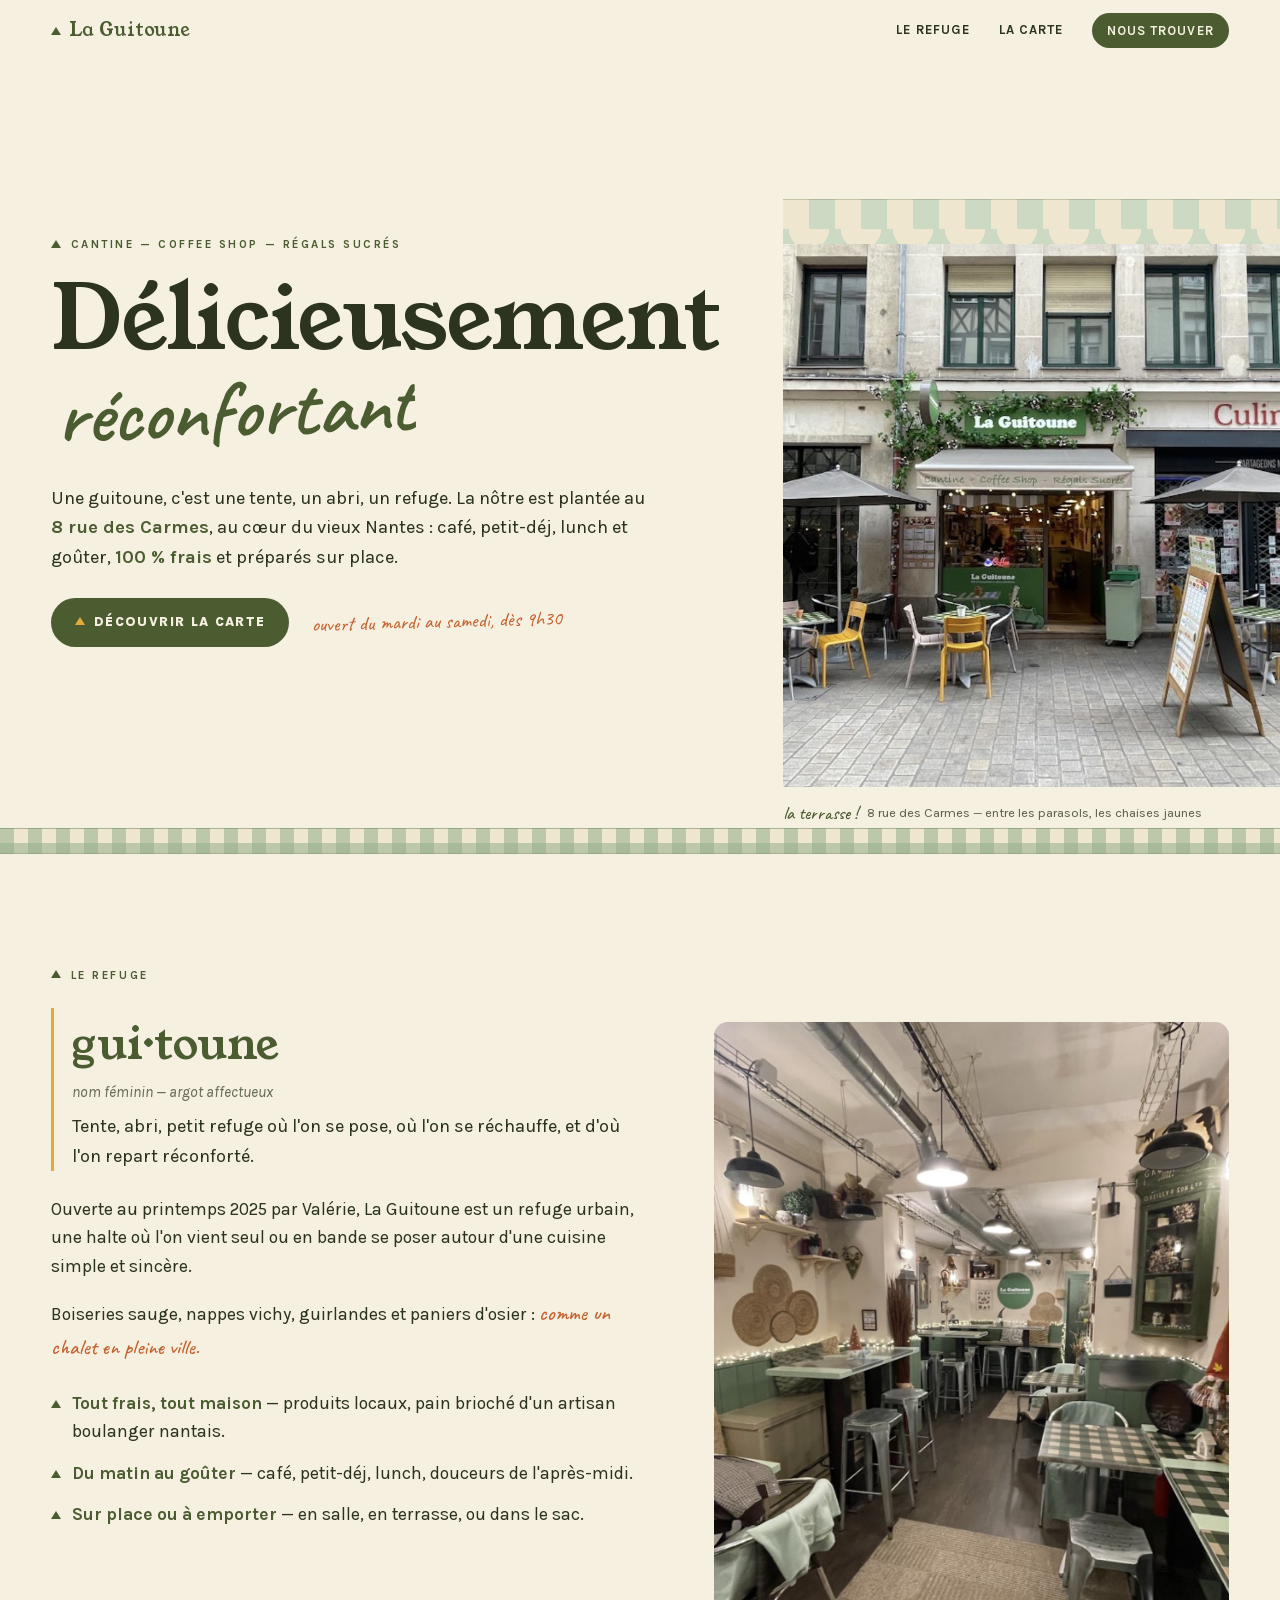
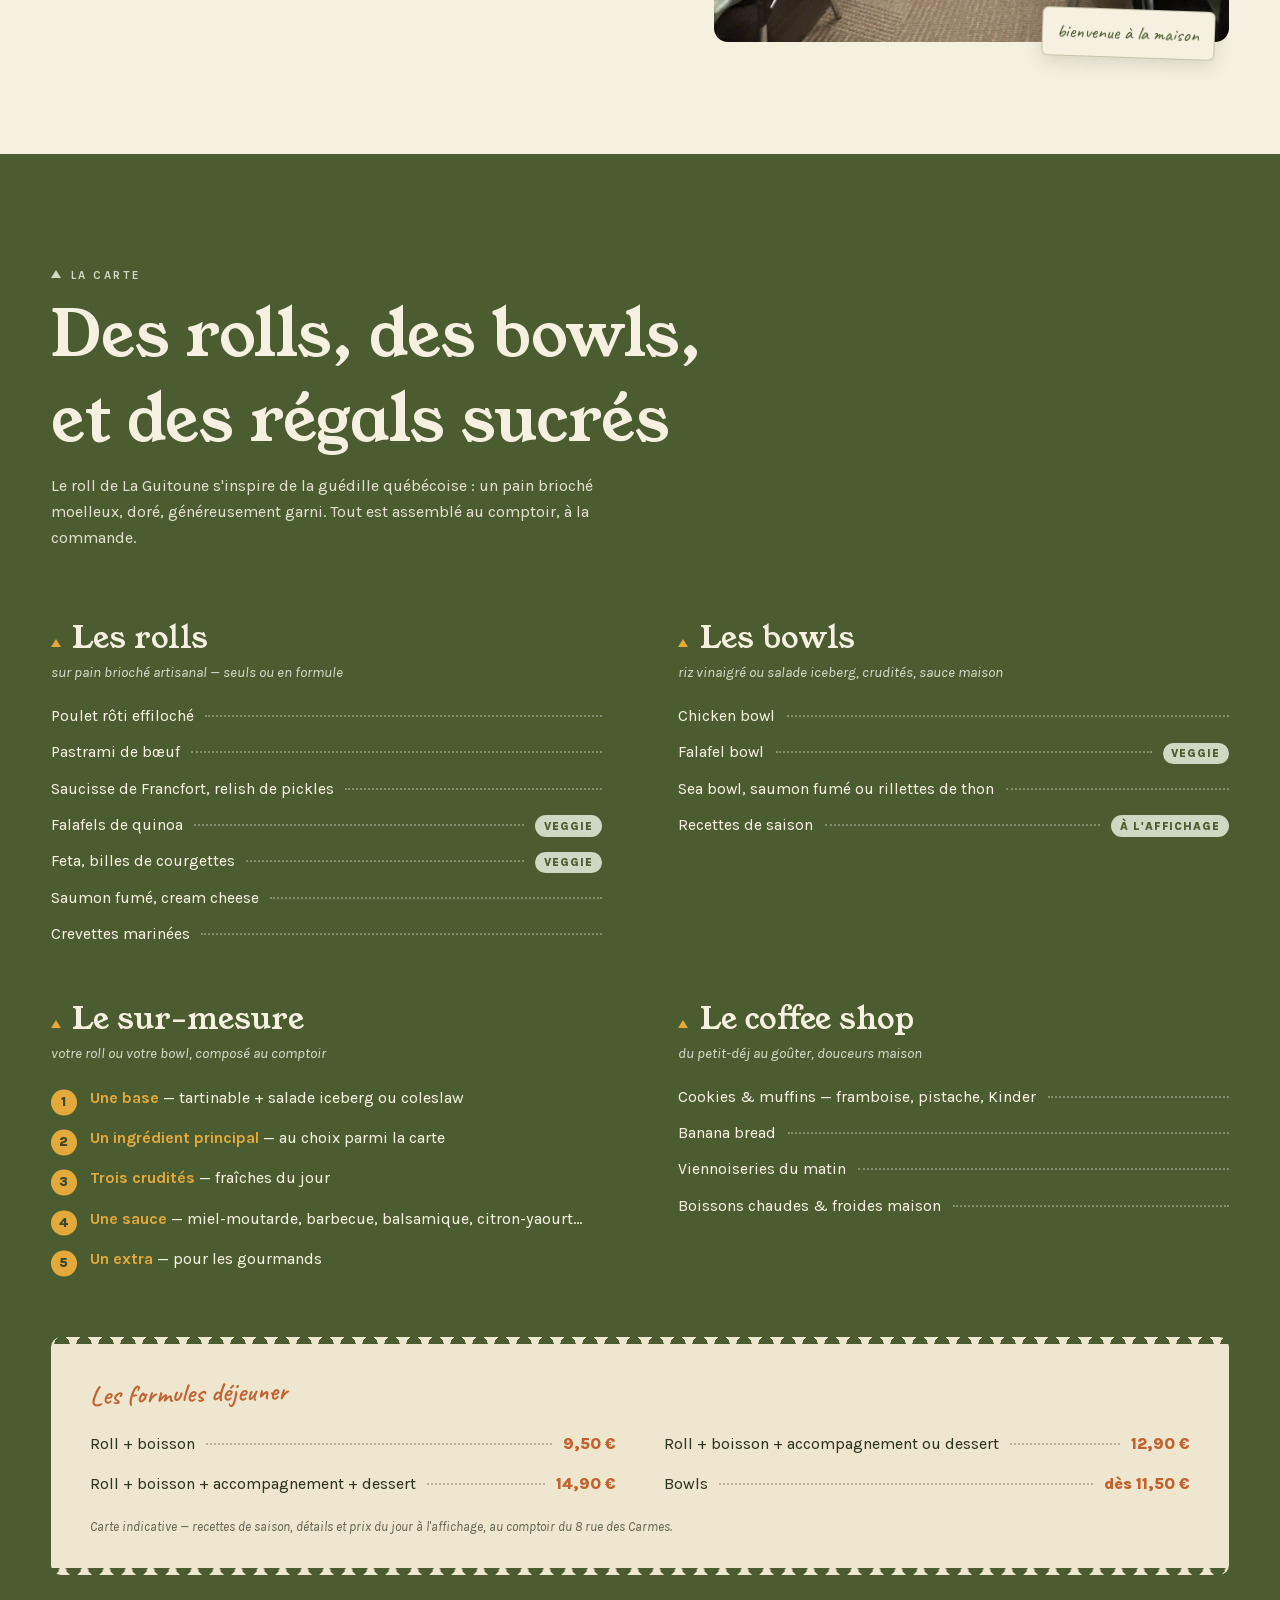
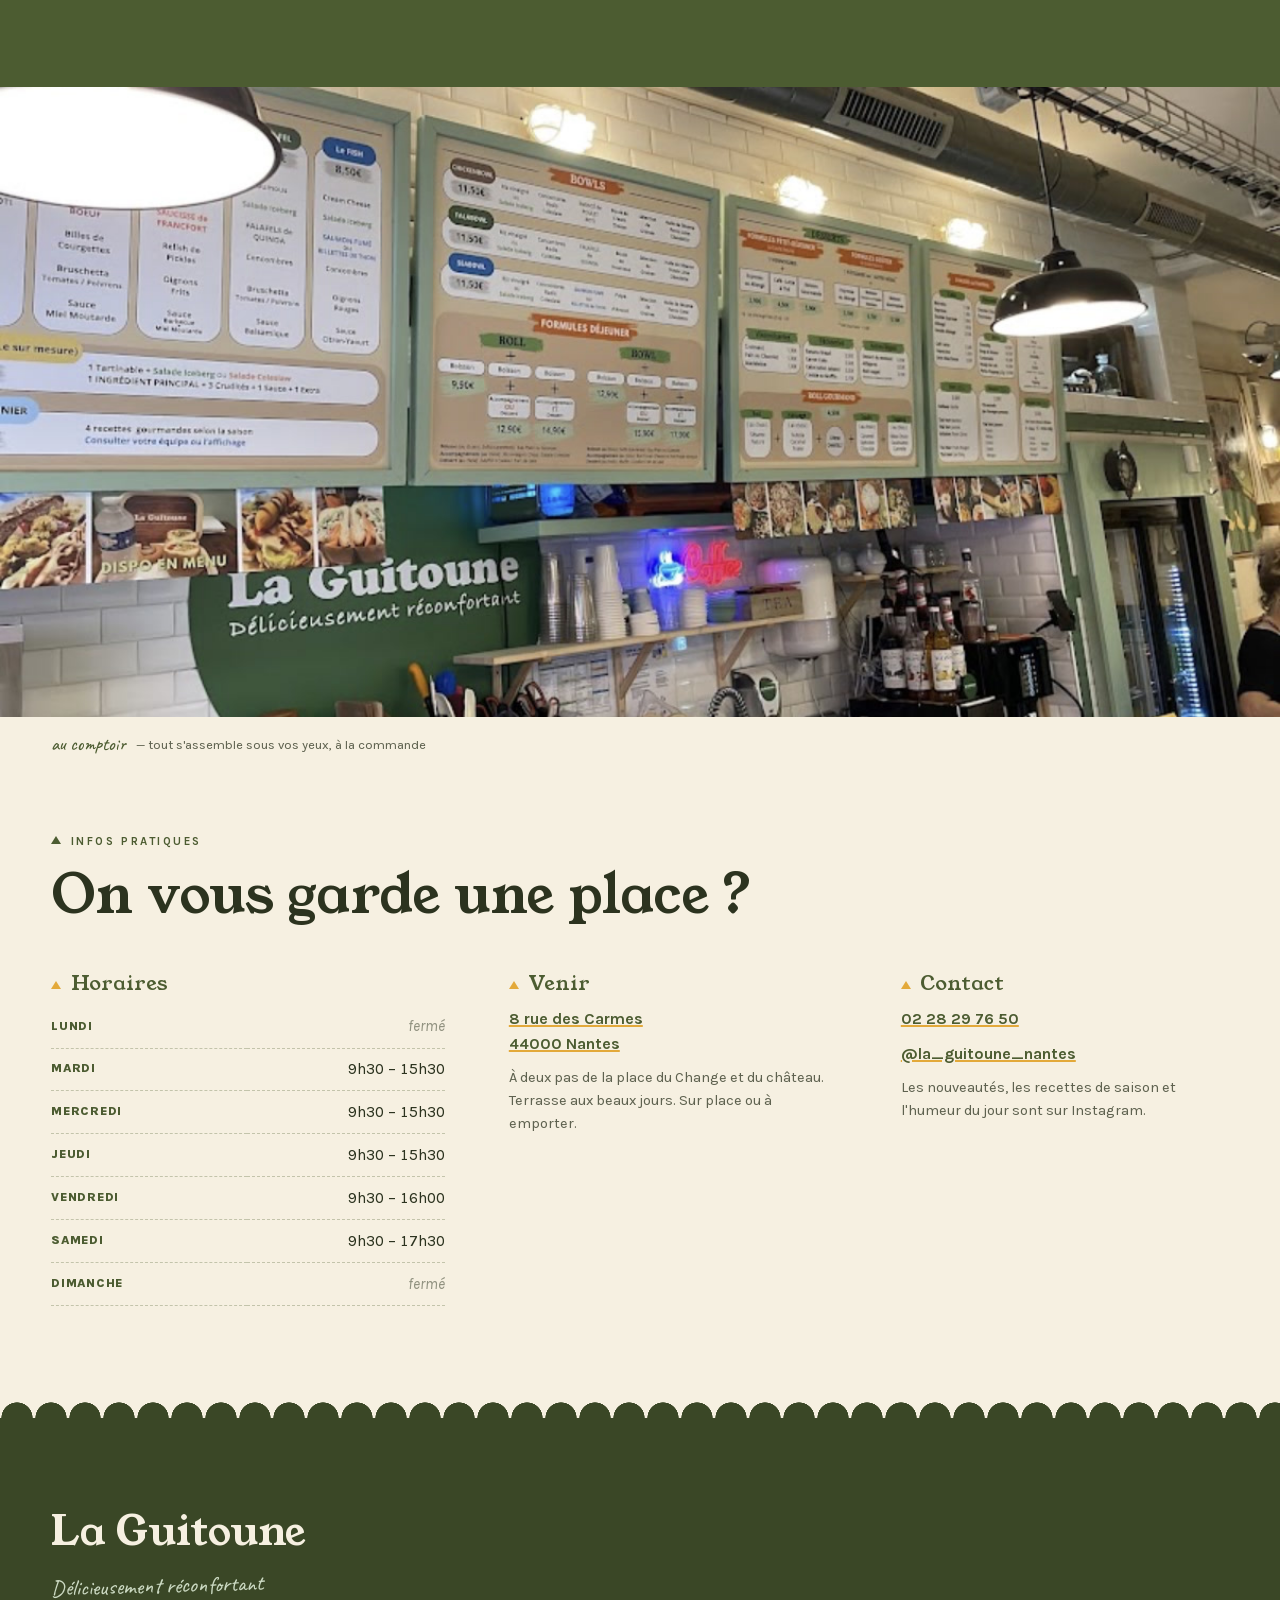
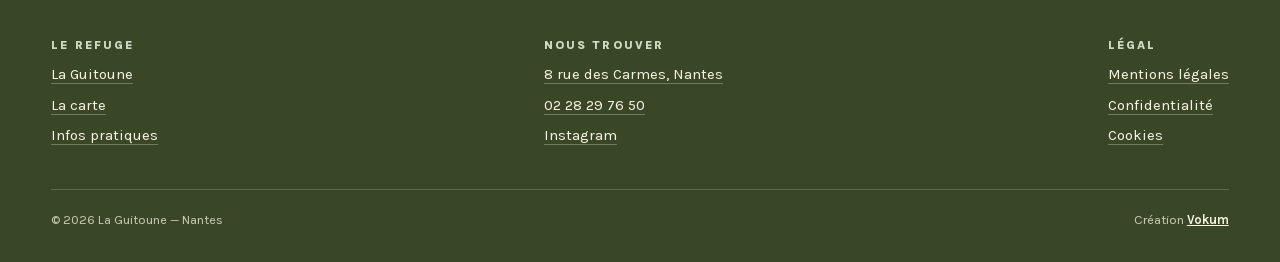
==== index.html @ c3099374 "Site La Guitoune — cantine & coffee shop, Nantes DA « la guitoune » : tente/refuge, olive, sauge, cr" ====
<!DOCTYPE html>
<html lang="fr">
<head>
  <meta charset="UTF-8">
  <meta name="viewport" content="width=device-width, initial-scale=1.0">
  <title>La Guitoune — Cantine &amp; coffee shop, Nantes</title>
  <meta name="description" content="La Guitoune, refuge délicieusement réconfortant au 8 rue des Carmes à Nantes. Café, petit-déjeuner, lunch et goûter : sandwich rolls, bowls, pâtisseries maison, 100 % frais.">
  <meta property="og:title" content="La Guitoune — Délicieusement réconfortant">
  <meta property="og:description" content="Cantine, coffee shop et régals sucrés au cœur de Nantes. 8 rue des Carmes.">
  <meta property="og:type" content="website">
  <meta property="og:image" content="assets/img/facade.jpg">
  <link rel="preload" href="assets/fonts/youngserif.woff2" as="font" type="font/woff2" crossorigin>
  <link rel="preload" href="assets/fonts/caveat.woff2" as="font" type="font/woff2" crossorigin>
  <link rel="stylesheet" href="assets/css/main.css">
  <link rel="stylesheet" href="assets/css/motion.css">
  <link rel="icon" href="data:image/svg+xml,%3Csvg xmlns='http://www.w3.org/2000/svg' viewBox='0 0 100 100'%3E%3Ccircle cx='50' cy='50' r='48' fill='%234C5C31'/%3E%3Cpath d='M50 26 L74 70 H26 Z' fill='none' stroke='%23F6F0E1' stroke-width='6' stroke-linejoin='round'/%3E%3C/svg%3E">
  <script type="module" src="assets/js/app.js"></script>
  <noscript><style>.site-loader { display: none; }</style></noscript>
</head>
<body>

  <!-- Loader : la toile de l'auvent -->
  <div class="site-loader" data-site-loader aria-hidden="true">
    <div class="site-loader__badge">
      <span class="site-loader__name">La Guitoune</span>
      <span class="site-loader__tag">Délicieusement réconfortant</span>
    </div>
  </div>

  <header class="site-header">
    <a class="site-header__brand" href="#haut" aria-label="La Guitoune — retour en haut">
      <span class="tent" aria-hidden="true"></span>
      <span>La Guitoune</span>
    </a>
    <nav class="site-header__nav" aria-label="Navigation principale">
      <a href="#refuge">Le refuge</a>
      <a href="#carte">La carte</a>
      <a href="#infos" class="--pill">Nous trouver</a>
    </nav>
  </header>

  <main id="haut">

    <!-- ============================ HERO ============================ -->
    <section class="hero" data-module-delay>
      <div class="hero__copy">
        <p class="overline" data-reveal>
          <span class="tent" aria-hidden="true"></span>
          Cantine — Coffee shop — Régals sucrés
        </p>
        <h1 class="hero__title">
          <span data-split>Délicieusement</span>
          <span class="--script-line" data-split style="--local-offset: 350ms">réconfortant</span>
        </h1>
        <p class="hero__lede" data-reveal style="--local-offset: 500ms">
          Une guitoune, c'est une tente, un abri, un refuge. La nôtre est plantée
          au <strong>8&nbsp;rue des Carmes</strong>, au cœur du vieux Nantes&nbsp;:
          café, petit-déj, lunch et goûter, <strong>100&nbsp;% frais</strong> et
          préparés sur place.
        </p>
        <div class="hero__actions" data-reveal style="--local-offset: 650ms">
          <a class="btn" href="#carte" aria-label="Découvrir la carte">
            <span class="tent" aria-hidden="true"></span>
            <span aria-hidden="true">Découvrir la carte</span>
          </a>
          <span class="hero__open">ouvert du mardi au samedi, dès 9h30</span>
        </div>
      </div>

      <div class="hero__figure">
        <div class="hero__awning" data-reveal="line" style="--local-offset: 250ms" aria-hidden="true"></div>
        <div class="hero__photo-wrap">
          <div class="hero__photo" data-reveal="clip" style="--local-offset: 400ms">
            <img src="assets/img/facade.jpg" width="1206" height="900"
                 alt="La devanture de La Guitoune rue des Carmes, avec sa terrasse et ses chaises jaunes"
                 fetchpriority="high">
          </div>
        </div>
        <p class="hero__caption" data-reveal style="--local-offset: 700ms">
          <span class="script">la terrasse&nbsp;!</span> 8 rue des Carmes — entre les parasols, les chaises jaunes
        </p>
      </div>
    </section>

    <div class="vichy-band" aria-hidden="true"></div>

    <!-- ============================ REFUGE ============================ -->
    <section class="section refuge" id="refuge" data-module-delay>
      <div class="refuge__grid">
        <div class="refuge__copy">
          <p class="overline" data-reveal>
            <span class="tent" aria-hidden="true"></span>
            Le refuge
          </p>
          <div class="def" data-reveal>
            <p class="def__word">gui·toune</p>
            <p class="def__type">nom féminin — argot affectueux</p>
            <p class="def__meaning">Tente, abri, petit refuge où l'on se pose,
            où l'on se réchauffe, et d'où l'on repart réconforté.</p>
          </div>
          <div class="refuge__body" data-reveal>
            <p>Ouverte au printemps 2025 par Valérie, La Guitoune est un refuge
            urbain, une halte où l'on vient seul ou en bande se poser autour
            d'une cuisine simple et sincère.</p>
            <p>Boiseries sauge, nappes vichy, guirlandes et paniers d'osier&nbsp;:
            <span class="script">comme un chalet en pleine ville.</span></p>
            <ul class="refuge__points">
              <li><span class="tent" aria-hidden="true"></span><span><strong>Tout frais, tout maison</strong> — produits locaux, pain brioché d'un artisan boulanger nantais.</span></li>
              <li><span class="tent" aria-hidden="true"></span><span><strong>Du matin au goûter</strong> — café, petit-déj, lunch, douceurs de l'après-midi.</span></li>
              <li><span class="tent" aria-hidden="true"></span><span><strong>Sur place ou à emporter</strong> — en salle, en terrasse, ou dans le sac.</span></li>
            </ul>
          </div>
        </div>
        <div class="refuge__figure">
          <div class="refuge__photo" data-reveal="clip">
            <img src="assets/img/salle.jpg" width="1206" height="1450" loading="lazy"
                 alt="La salle de La Guitoune : banquettes sauge, tables vichy, tabourets métal et suspensions noires">
          </div>
          <p class="refuge__note" data-reveal>bienvenue à la maison</p>
        </div>
      </div>
    </section>

    <!-- ============================ CARTE ============================ -->
    <section class="section carte" id="carte" data-module-delay>
      <div class="carte__head">
        <p class="overline" data-reveal>
          <span class="tent" aria-hidden="true"></span>
          La carte
        </p>
        <h2 class="carte__title" data-split>Des rolls, des bowls,</h2>
        <h2 class="carte__title" data-split style="--local-offset: 300ms"><span class="script">et des régals sucrés</span></h2>
        <p class="carte__lede" data-reveal style="--local-offset: 450ms">
          Le roll de La Guitoune s'inspire de la guédille québécoise&nbsp;: un pain
          brioché moelleux, doré, généreusement garni. Tout est assemblé au
          comptoir, à la commande.
        </p>
      </div>

      <div class="carte__groups">
        <div class="carte-group" data-reveal>
          <h3 class="carte-group__name"><span class="tent" aria-hidden="true"></span>Les rolls</h3>
          <p class="carte-group__sub">sur pain brioché artisanal — seuls ou en formule</p>
          <ul class="carte-group__items">
            <li>Poulet rôti effiloché <span class="dots" aria-hidden="true"></span></li>
            <li>Pastrami de bœuf <span class="dots" aria-hidden="true"></span></li>
            <li>Saucisse de Francfort, relish de pickles <span class="dots" aria-hidden="true"></span></li>
            <li>Falafels de quinoa <span class="dots" aria-hidden="true"></span><span class="tag">veggie</span></li>
            <li>Feta, billes de courgettes <span class="dots" aria-hidden="true"></span><span class="tag">veggie</span></li>
            <li>Saumon fumé, cream cheese <span class="dots" aria-hidden="true"></span></li>
            <li>Crevettes marinées <span class="dots" aria-hidden="true"></span></li>
          </ul>
        </div>

        <div class="carte-group" data-reveal>
          <h3 class="carte-group__name"><span class="tent" aria-hidden="true"></span>Les bowls</h3>
          <p class="carte-group__sub">riz vinaigré ou salade iceberg, crudités, sauce maison</p>
          <ul class="carte-group__items">
            <li>Chicken bowl <span class="dots" aria-hidden="true"></span></li>
            <li>Falafel bowl <span class="dots" aria-hidden="true"></span><span class="tag">veggie</span></li>
            <li>Sea bowl, saumon fumé ou rillettes de thon <span class="dots" aria-hidden="true"></span></li>
            <li>Recettes de saison <span class="dots" aria-hidden="true"></span><span class="tag">à l'affichage</span></li>
          </ul>
        </div>

        <div class="carte-group" data-reveal>
          <h3 class="carte-group__name"><span class="tent" aria-hidden="true"></span>Le sur-mesure</h3>
          <p class="carte-group__sub">votre roll ou votre bowl, composé au comptoir</p>
          <ol class="steps">
            <li><span><strong>Une base</strong> — tartinable + salade iceberg ou coleslaw</span></li>
            <li><span><strong>Un ingrédient principal</strong> — au choix parmi la carte</span></li>
            <li><span><strong>Trois crudités</strong> — fraîches du jour</span></li>
            <li><span><strong>Une sauce</strong> — miel-moutarde, barbecue, balsamique, citron-yaourt…</span></li>
            <li><span><strong>Un extra</strong> — pour les gourmands</span></li>
          </ol>
        </div>

        <div class="carte-group" data-reveal>
          <h3 class="carte-group__name"><span class="tent" aria-hidden="true"></span>Le coffee shop</h3>
          <p class="carte-group__sub">du petit-déj au goûter, douceurs maison</p>
          <ul class="carte-group__items">
            <li>Cookies &amp; muffins — framboise, pistache, Kinder <span class="dots" aria-hidden="true"></span></li>
            <li>Banana bread <span class="dots" aria-hidden="true"></span></li>
            <li>Viennoiseries du matin <span class="dots" aria-hidden="true"></span></li>
            <li>Boissons chaudes &amp; froides maison <span class="dots" aria-hidden="true"></span></li>
          </ul>
        </div>
      </div>

      <div class="formules" data-reveal>
        <p class="formules__title">Les formules déjeuner</p>
        <ul class="formules__list">
          <li>Roll + boisson <span class="dots" aria-hidden="true"></span><span class="price">9,50&nbsp;€</span></li>
          <li>Roll + boisson + accompagnement ou dessert <span class="dots" aria-hidden="true"></span><span class="price">12,90&nbsp;€</span></li>
          <li>Roll + boisson + accompagnement + dessert <span class="dots" aria-hidden="true"></span><span class="price">14,90&nbsp;€</span></li>
          <li>Bowls <span class="dots" aria-hidden="true"></span><span class="price">dès 11,50&nbsp;€</span></li>
        </ul>
        <p class="formules__note">Carte indicative — recettes de saison, détails et prix du jour à l'affichage,
        au comptoir du 8 rue des Carmes.</p>
      </div>
    </section>

    <!-- ============================ COMPTOIR ============================ -->
    <section class="comptoir" data-module-delay>
      <div class="comptoir__photo" data-reveal="clip">
        <img src="assets/img/comptoir.jpg" width="1206" height="670" loading="lazy"
             alt="Le comptoir de La Guitoune : carrelage métro, grandes ardoises du menu et logo peint en vert">
      </div>
      <p class="comptoir__caption" data-reveal>
        <span class="script">au comptoir</span> — tout s'assemble sous vos yeux, à la commande
      </p>
    </section>

    <!-- ============================ INFOS ============================ -->
    <section class="section infos" id="infos" data-module-delay>
      <p class="overline" data-reveal>
        <span class="tent" aria-hidden="true"></span>
        Infos pratiques
      </p>
      <h2 class="infos__title" data-split>On vous garde <span class="script">une place&nbsp;?</span></h2>

      <div class="infos__grid">
        <div class="infos__block" data-reveal>
          <h3><span class="tent" aria-hidden="true"></span>Horaires</h3>
          <table class="horaires">
            <tbody>
              <tr class="--closed"><th scope="row">Lundi</th><td>fermé</td></tr>
              <tr><th scope="row">Mardi</th><td>9h30 – 15h30</td></tr>
              <tr><th scope="row">Mercredi</th><td>9h30 – 15h30</td></tr>
              <tr><th scope="row">Jeudi</th><td>9h30 – 15h30</td></tr>
              <tr><th scope="row">Vendredi</th><td>9h30 – 16h00</td></tr>
              <tr><th scope="row">Samedi</th><td>9h30 – 17h30</td></tr>
              <tr class="--closed"><th scope="row">Dimanche</th><td>fermé</td></tr>
            </tbody>
          </table>
        </div>

        <div class="infos__block" data-reveal>
          <h3><span class="tent" aria-hidden="true"></span>Venir</h3>
          <p>
            <a href="https://maps.google.com/?q=La+Guitoune+8+rue+des+Carmes+44000+Nantes" target="_blank" rel="noopener">
              8 rue des Carmes<br>44000 Nantes
            </a>
          </p>
          <p class="infos__meta">À deux pas de la place du Change et du château.
          Terrasse aux beaux jours. Sur place ou à emporter.</p>
        </div>

        <div class="infos__block" data-reveal>
          <h3><span class="tent" aria-hidden="true"></span>Contact</h3>
          <p><a href="tel:+33228297650">02 28 29 76 50</a></p>
          <p style="margin-top: 0.6rem">
            <a href="https://www.instagram.com/la_guitoune_nantes/" target="_blank" rel="noopener">@la_guitoune_nantes</a>
          </p>
          <p class="infos__meta">Les nouveautés, les recettes de saison et
          l'humeur du jour sont sur Instagram.</p>
        </div>
      </div>
    </section>
  </main>

  <!-- ============================ FOOTER ============================ -->
  <footer class="site-footer">
    <p class="site-footer__brand">La Guitoune</p>
    <p class="site-footer__tag">Délicieusement réconfortant</p>

    <div class="site-footer__cols">
      <div>
        <h3>Le refuge</h3>
        <ul>
          <li><a href="#refuge">La Guitoune</a></li>
          <li><a href="#carte">La carte</a></li>
          <li><a href="#infos">Infos pratiques</a></li>
        </ul>
      </div>
      <div>
        <h3>Nous trouver</h3>
        <ul>
          <li><a href="https://maps.google.com/?q=La+Guitoune+8+rue+des+Carmes+44000+Nantes" target="_blank" rel="noopener">8 rue des Carmes, Nantes</a></li>
          <li><a href="tel:+33228297650">02 28 29 76 50</a></li>
          <li><a href="https://www.instagram.com/la_guitoune_nantes/" target="_blank" rel="noopener">Instagram</a></li>
        </ul>
      </div>
      <div>
        <h3>Légal</h3>
        <ul>
          <li><a href="mentions-legales.html">Mentions légales</a></li>
          <li><a href="mentions-legales.html#confidentialite">Confidentialité</a></li>
          <li><a href="mentions-legales.html#cookies">Cookies</a></li>
        </ul>
      </div>
    </div>

    <div class="site-footer__legal">
      <span>© 2026 La Guitoune — Nantes</span>
      <span class="vokum">Création <a href="https://vokumagency.com" target="_blank" rel="noopener">Vokum</a></span>
    </div>
  </footer>

</body>
</html>
---- assets/css/main.css ----
/* =========================================================================
   LA GUITOUNE — Nantes
   DA « La guitoune » : la tente, le refuge. Olive du logo, sauge des
   boiseries, crème de la toile, jaune des chaises de terrasse, orange des
   ardoises. Vichy des nappes, feston de l'auvent, triangle de tente.
   Typo : Young Serif (titres), Caveat (script), Karla (courant).
   ========================================================================= */

/* ---- fontes ------------------------------------------------------------- */

@font-face {
  font-family: "Young Serif";
  src: url("../fonts/youngserif.woff2") format("woff2");
  font-weight: 400;
  font-display: swap;
}
@font-face {
  font-family: "Caveat";
  src: url("../fonts/caveat.woff2") format("woff2");
  font-weight: 400 700;
  font-display: swap;
}
@font-face {
  font-family: "Karla";
  src: url("../fonts/karla.woff2") format("woff2");
  font-weight: 300 800;
  font-display: swap;
}
@font-face {
  font-family: "Karla";
  src: url("../fonts/karla-italic.woff2") format("woff2");
  font-weight: 300 800;
  font-style: italic;
  font-display: swap;
}

/* ---- tokens ------------------------------------------------------------- */

:root {
  --creme:      #F6F0E1;
  --papier:     #EFE6CF;
  --olive:      #4C5C31;
  --olive-deep: #3A4726;
  --sauge:      #94AE8B;
  --sauge-pale: #CCDAC3;
  --encre:      #2C331F;
  --jaune:      #E3A93A;
  --orange:     #C2622F;

  --r-photo: 14px;

  --font-serif:  "Young Serif", "Georgia", serif;
  --font-script: "Caveat", cursive;
  --font-sans:   "Karla", "Helvetica Neue", sans-serif;

  --pad-x: clamp(1.25rem, 4vw, 4rem);
  --measure: 34em;

  /* vichy des nappes — sauge sur crème */
  --vichy:
    repeating-linear-gradient(0deg,  rgba(148, 174, 139, 0.55) 0 14px, transparent 14px 28px),
    repeating-linear-gradient(90deg, rgba(148, 174, 139, 0.55) 0 14px, transparent 14px 28px);
}

/* ---- base --------------------------------------------------------------- */

*, *::before, *::after { box-sizing: border-box; }

html {
  scroll-behavior: smooth;
  -webkit-text-size-adjust: 100%;
}

body {
  margin: 0;
  background: var(--creme);
  color: var(--encre);
  font-family: var(--font-sans);
  font-size: 1rem;
  line-height: 1.6;
  font-weight: 430;
}

img {
  max-width: 100%;
  height: auto;
  display: block;
}

h1, h2, h3 {
  font-family: var(--font-serif);
  font-weight: 400;
  line-height: 1.08;
  margin: 0;
}

p { margin: 0; }

a { color: inherit; }

.script { font-family: var(--font-script); font-weight: 500; }

/* triangle de tente — leur pictogramme, en pur CSS (bordures) */
.tent {
  display: inline-block;
  width: 0;
  height: 0;
  border-left: 5px solid transparent;
  border-right: 5px solid transparent;
  border-bottom: 8px solid currentColor;
  translate: 0 -1px;
}

.overline {
  display: flex;
  align-items: center;
  gap: 0.6rem;
  font-size: 0.72rem;
  font-weight: 700;
  letter-spacing: 0.22em;
  text-transform: uppercase;
  color: var(--olive);
}

/* bande vichy — la nappe qui sépare les services */
.vichy-band {
  height: 26px;
  background: var(--papier);
  background-image: var(--vichy);
  background-size: 28px 28px;
  border-top: 1px solid rgba(76, 92, 49, 0.18);
  border-bottom: 1px solid rgba(76, 92, 49, 0.18);
}

/* ---- header ------------------------------------------------------------- */

.site-header {
  position: fixed;
  top: 0;
  left: 0;
  right: 0;
  z-index: 50;
  display: flex;
  align-items: center;
  justify-content: space-between;
  gap: 1rem;
  padding: 0.8rem var(--pad-x);
  transition: background-color var(--dur-fast) linear, box-shadow var(--dur-fast) linear;
}
.site-header.is-scrolled {
  background: rgba(246, 240, 225, 0.94);
  box-shadow: 0 1px 0 rgba(76, 92, 49, 0.18);
}

.site-header__brand {
  font-family: var(--font-serif);
  font-size: 1.15rem;
  color: var(--olive);
  text-decoration: none;
  display: flex;
  align-items: baseline;
  gap: 0.5rem;
}
.site-header__brand .tent { color: var(--olive); }

.site-header__nav {
  display: flex;
  align-items: center;
  gap: clamp(0.9rem, 2.5vw, 1.8rem);
  font-size: 0.82rem;
  font-weight: 700;
  letter-spacing: 0.08em;
  text-transform: uppercase;
}
.site-header__nav a {
  text-decoration: none;
  color: var(--encre);
  padding: 0.2rem 0;
  border-bottom: 2px solid transparent;
  transition: border-color var(--dur-fast) linear, color var(--dur-fast) linear;
}
.site-header__nav a:hover,
.site-header__nav a:focus-visible {
  color: var(--olive);
  border-color: var(--jaune);
}
.site-header__nav a.--pill {
  background: var(--olive);
  color: var(--creme);
  border: none;
  border-radius: 999px;
  padding: 0.45rem 0.95rem;
  transition: background-color var(--dur-fast) linear;
}
.site-header__nav a.--pill:hover,
.site-header__nav a.--pill:focus-visible {
  background: var(--olive-deep);
}

@media (max-width: 640px) {
  .site-header__nav a:not(.--pill) { display: none; }
}

/* ---- hero --------------------------------------------------------------- */

.hero {
  padding: calc(4.5rem + 4vh) var(--pad-x) 0;
  display: flex;
  flex-direction: column;
  gap: 2.2rem;
}

.hero__title {
  font-size: clamp(2.6rem, 9.5vw, 5.6rem);
  letter-spacing: -0.01em;
  color: var(--encre);
  margin-top: 1.1rem;
}
.hero__title .--script-line {
  display: block;
  font-family: var(--font-script);
  font-weight: 600;
  font-size: 0.92em;
  color: var(--olive);
  rotate: -2deg;
  transform-origin: left bottom;
  margin-top: 0.05em;
  padding-left: 0.08em;
}

.hero__lede {
  max-width: var(--measure);
  font-size: clamp(1rem, 2.6vw, 1.15rem);
  margin-top: 1.4rem;
}
.hero__lede strong { color: var(--olive); font-weight: 700; }

.hero__actions {
  display: flex;
  flex-wrap: wrap;
  align-items: center;
  gap: 0.9rem 1.4rem;
  margin-top: 1.6rem;
}

.btn {
  display: inline-flex;
  align-items: center;
  gap: 0.55rem;
  font-family: var(--font-sans);
  font-size: 0.85rem;
  font-weight: 800;
  letter-spacing: 0.1em;
  text-transform: uppercase;
  text-decoration: none;
  background: var(--olive);
  color: var(--creme);
  border-radius: 999px;
  padding: 0.85rem 1.5rem;
  transition: background-color var(--dur-fast) linear, translate var(--dur-fast) var(--ease-out);
}
.btn:hover, .btn:focus-visible { background: var(--olive-deep); translate: 0 -2px; }
.btn .tent { color: var(--jaune); }

.link-arrow {
  font-size: 0.85rem;
  font-weight: 800;
  letter-spacing: 0.1em;
  text-transform: uppercase;
  text-decoration: none;
  color: var(--encre);
  border-bottom: 2px solid var(--jaune);
  padding-bottom: 0.2rem;
  transition: color var(--dur-fast) linear;
}
.link-arrow:hover, .link-arrow:focus-visible { color: var(--olive); }

.hero__open {
  font-family: var(--font-script);
  font-size: 1.25rem;
  color: var(--orange);
  rotate: -1.5deg;
}

/* la photo sous l'auvent */
.hero__figure {
  margin: 1rem calc(var(--pad-x) * -1) 0;
  position: relative;
}
.hero__awning {
  position: relative;
  z-index: 2;
  height: 30px;
  background: repeating-linear-gradient(90deg, var(--papier) 0 26px, var(--sauge-pale) 26px 52px);
  border-top: 1px solid rgba(76, 92, 49, 0.25);
}
.hero__awning::after {
  content: "";
  position: absolute;
  top: 100%;
  left: 0;
  right: 0;
  height: 15px;
  background:
    radial-gradient(circle at 50% 0, var(--papier) 66%, transparent 68%) 0 0 / 52px 15px repeat-x,
    radial-gradient(circle at 50% 0, var(--sauge-pale) 66%, transparent 68%) 26px 0 / 52px 15px repeat-x;
}
.hero__photo img { width: 100%; }
.hero__caption {
  display: flex;
  align-items: center;
  gap: 0.6rem;
  padding: 0.7rem var(--pad-x) 0;
  font-size: 0.8rem;
  color: rgba(44, 51, 31, 0.75);
}
.hero__caption .script { font-size: 1.15rem; color: var(--olive); white-space: nowrap; }

@media (min-width: 900px) {
  .hero {
    flex-direction: row;
    align-items: stretch;
    gap: clamp(2rem, 5vw, 5rem);
    padding-bottom: 0;
    min-height: 92svh;
  }
  .hero__copy {
    flex: 1 1 52%;
    display: flex;
    flex-direction: column;
    justify-content: center;
    padding-bottom: 6vh;
  }
  .hero__figure {
    flex: 1 1 48%;
    margin: 0 calc(var(--pad-x) * -1) 0 0;
    display: flex;
    flex-direction: column;
    justify-content: flex-end;
  }
  .hero__photo { border-radius: var(--r-photo) 0 0 0; overflow: hidden; }
  .hero__photo img { height: min(62vh, 560px); object-fit: cover; }
  .hero__caption { padding-left: 0; }
}

/* ---- section refuge ------------------------------------------------------ */

.section {
  padding: clamp(3.5rem, 9vw, 7rem) var(--pad-x);
}

.refuge__grid {
  display: flex;
  flex-direction: column;
  gap: 2.4rem;
}

.refuge__copy {
  display: grid;
  gap: 1.5rem;
  align-content: start;
  justify-items: start;
}

.def {
  border-left: 3px solid var(--jaune);
  padding-left: 1.1rem;
}
.def__word {
  font-family: var(--font-serif);
  font-size: clamp(1.9rem, 6vw, 2.8rem);
  color: var(--olive);
}
.def__type {
  font-style: italic;
  color: rgba(44, 51, 31, 0.7);
  font-size: 0.95rem;
}
.def__meaning {
  margin-top: 0.5rem;
  max-width: var(--measure);
  font-size: clamp(1rem, 2.6vw, 1.15rem);
}

.refuge__body {
  max-width: var(--measure);
  display: grid;
  gap: 1rem;
  font-size: clamp(1rem, 2.5vw, 1.1rem);
}
.refuge__body .script { font-size: 1.35rem; color: var(--orange); }

.refuge__points {
  list-style: none;
  margin: 0.5rem 0 0;
  padding: 0;
  display: grid;
  gap: 0.85rem;
}
.refuge__points li {
  display: flex;
  gap: 0.7rem;
  align-items: baseline;
}
.refuge__points .tent { flex: none; color: var(--olive); }
.refuge__points strong { color: var(--olive); }

.refuge__figure { position: relative; }
.refuge__photo {
  border-radius: var(--r-photo);
  overflow: hidden;
}
.refuge__photo img { width: 100%; }
.refuge__note {
  position: absolute;
  right: 0.9rem;
  bottom: -1rem;
  rotate: 2deg;
  background: var(--creme);
  border: 1px solid rgba(76, 92, 49, 0.3);
  border-radius: 6px;
  box-shadow: 0 6px 18px rgba(44, 51, 31, 0.14);
  padding: 0.5rem 0.9rem;
  font-family: var(--font-script);
  font-size: 1.2rem;
  color: var(--olive);
}

@media (min-width: 900px) {
  .refuge__grid {
    flex-direction: row;
    align-items: flex-start;
    gap: clamp(3rem, 6vw, 6rem);
  }
  .refuge__copy { flex: 1 1 50%; position: sticky; top: 6rem; }
  .refuge__figure { flex: 1 1 44%; margin-top: 3.5rem; }
}

/* ---- la carte ------------------------------------------------------------ */

.carte {
  background: var(--olive);
  color: var(--creme);
}
.carte .overline { color: var(--sauge-pale); }

.carte__head { max-width: 46em; }
.carte__title {
  font-size: clamp(2.2rem, 7.5vw, 4rem);
  color: var(--creme);
  margin-top: 1rem;
}
.carte__title .script {
  font-size: 0.9em;
  color: var(--jaune);
  rotate: -2deg;
  display: inline-block;
}
.carte__lede {
  margin-top: 1.2rem;
  max-width: var(--measure);
  color: rgba(246, 240, 225, 0.88);
}

.carte__groups {
  margin-top: clamp(2.5rem, 6vw, 4.5rem);
  display: grid;
  gap: clamp(2.5rem, 5vw, 3.5rem);
}

.carte-group__name {
  display: flex;
  align-items: baseline;
  gap: 0.7rem;
  font-size: clamp(1.5rem, 4.5vw, 1.9rem);
  color: var(--creme);
}
.carte-group__name .tent { color: var(--jaune); }
.carte-group__sub {
  margin-top: 0.4rem;
  font-size: 0.92rem;
  color: var(--sauge-pale);
  font-style: italic;
}

.carte-group__items {
  list-style: none;
  margin: 1.2rem 0 0;
  padding: 0;
  display: grid;
  gap: 0.7rem;
}
.carte-group__items li {
  display: flex;
  align-items: baseline;
  gap: 0.7rem;
  font-size: 0.98rem;
}
.carte-group__items .dots {
  flex: 1;
  border-bottom: 2px dotted rgba(246, 240, 225, 0.35);
  translate: 0 -0.25em;
  min-width: 1.5rem;
}
.carte-group__items .price {
  font-weight: 800;
  color: var(--jaune);
  white-space: nowrap;
}
.carte-group__items .tag {
  font-size: 0.72rem;
  font-weight: 800;
  letter-spacing: 0.08em;
  text-transform: uppercase;
  color: var(--olive);
  background: var(--sauge-pale);
  border-radius: 999px;
  padding: 0.1rem 0.55rem;
  white-space: nowrap;
}

/* sur mesure — les étapes */
.steps {
  list-style: none;
  counter-reset: step;
  margin: 1.2rem 0 0;
  padding: 0;
  display: grid;
  gap: 0.85rem;
}
.steps li {
  counter-increment: step;
  display: flex;
  gap: 0.8rem;
  align-items: baseline;
}
.steps li::before {
  content: counter(step);
  flex: none;
  display: grid;
  place-items: center;
  width: 1.6rem;
  height: 1.6rem;
  border-radius: 50%;
  background: var(--jaune);
  color: var(--olive-deep);
  font-weight: 800;
  font-size: 0.85rem;
  translate: 0 0.25em;
}
.steps strong { color: var(--jaune); font-weight: 700; }

/* le ticket formules — comme leurs panneaux beiges */
.formules {
  margin-top: clamp(2.5rem, 6vw, 4rem);
  background: var(--papier);
  color: var(--encre);
  border-radius: 10px;
  padding: 1.6rem 1.4rem 1.8rem;
  position: relative;
}
.formules::before, .formules::after {
  /* bord cranté du ticket */
  content: "";
  position: absolute;
  left: 0;
  right: 0;
  height: 8px;
  background: radial-gradient(circle at 50% 100%, var(--olive) 55%, transparent 57%) 0 0 / 22px 8px repeat-x;
}
.formules::before { top: -1px; }
.formules::after  { bottom: -1px; rotate: 180deg; }

.formules__title {
  font-family: var(--font-script);
  font-weight: 600;
  font-size: 1.7rem;
  color: var(--orange);
  rotate: -1.5deg;
  display: inline-block;
}
.formules__list {
  list-style: none;
  margin: 1rem 0 0;
  padding: 0;
  display: grid;
  gap: 0.9rem;
}
.formules__list li {
  display: flex;
  align-items: baseline;
  gap: 0.7rem;
}
.formules__list .dots {
  flex: 1;
  border-bottom: 2px dotted rgba(44, 51, 31, 0.3);
  translate: 0 -0.25em;
  min-width: 1.5rem;
}
.formules__list .price {
  font-weight: 800;
  color: var(--orange);
  white-space: nowrap;
}
.formules__note {
  margin-top: 1.2rem;
  font-size: 0.82rem;
  font-style: italic;
  color: rgba(44, 51, 31, 0.7);
}

@media (min-width: 900px) {
  .carte__groups { grid-template-columns: 1fr 1fr; column-gap: clamp(3rem, 6vw, 6rem); }
  .formules { padding: 2.2rem 2.4rem 2.4rem; }
  .formules__list { grid-template-columns: 1fr 1fr; column-gap: 3rem; }
}

/* ---- comptoir (photo pleine largeur) ------------------------------------- */

.comptoir { padding: 0; }
.comptoir__photo img { width: 100%; max-height: 70vh; object-fit: cover; }
.comptoir__caption {
  display: flex;
  align-items: center;
  gap: 0.6rem;
  padding: 0.8rem var(--pad-x) clamp(3rem, 7vw, 4.5rem);
  font-size: 0.8rem;
  color: rgba(44, 51, 31, 0.75);
}
.comptoir__caption .script { font-size: 1.15rem; color: var(--olive); white-space: nowrap; }

/* ---- infos pratiques ------------------------------------------------------ */

.infos { background: var(--creme); padding-top: 0; }

.infos__grid {
  display: grid;
  gap: 2.4rem;
  margin-top: clamp(1.8rem, 4vw, 3rem);
}

.infos__title {
  font-size: clamp(2rem, 7vw, 3.4rem);
  margin-top: 1rem;
}
.infos__title .script { color: var(--olive); font-size: 0.95em; }

.horaires {
  border-collapse: collapse;
  width: 100%;
  max-width: 26rem;
  font-size: 0.95rem;
}
.horaires th, .horaires td {
  text-align: left;
  padding: 0.55rem 0;
  border-bottom: 1px dashed rgba(76, 92, 49, 0.3);
  font-weight: 430;
}
.horaires th {
  font-weight: 800;
  letter-spacing: 0.06em;
  text-transform: uppercase;
  font-size: 0.78rem;
  color: var(--olive);
  padding-right: 1.5rem;
}
.horaires td { text-align: right; font-variant-numeric: tabular-nums; }
.horaires .--closed td { color: rgba(44, 51, 31, 0.5); font-style: italic; }
.horaires .--today-note {
  font-family: var(--font-script);
  font-size: 1.2rem;
  color: var(--orange);
}

.infos__block h3 {
  font-size: 1.25rem;
  color: var(--olive);
  margin-bottom: 0.7rem;
  display: flex;
  align-items: baseline;
  gap: 0.6rem;
}
.infos__block h3 .tent { color: var(--jaune); }
.infos__block p { max-width: 26rem; }
.infos__block a { color: var(--olive); font-weight: 700; text-decoration-color: var(--jaune); text-decoration-thickness: 2px; }
.infos__block a:hover { color: var(--olive-deep); }
.infos__meta {
  margin-top: 0.6rem;
  font-size: 0.9rem;
  color: rgba(44, 51, 31, 0.75);
}

@media (min-width: 900px) {
  .infos__grid { grid-template-columns: 1.2fr 1fr 1fr; gap: clamp(2rem, 5vw, 5rem); }
}

/* ---- footer --------------------------------------------------------------- */

.site-footer {
  background: var(--olive-deep);
  color: var(--creme);
  padding: clamp(3rem, 7vw, 5rem) var(--pad-x) 2rem;
  position: relative;
}
.site-footer::before {
  /* le feston de l'auvent, à l'envers, au-dessus du footer */
  content: "";
  position: absolute;
  bottom: 100%;
  left: 0;
  right: 0;
  height: 16px;
  background: radial-gradient(circle at 50% 100%, var(--olive-deep) 66%, transparent 68%);
  background-size: 34px 16px;
  background-repeat: repeat-x;
}

.site-footer__brand {
  font-family: var(--font-serif);
  font-size: clamp(1.8rem, 6vw, 2.6rem);
}
.site-footer__tag {
  font-family: var(--font-script);
  font-size: 1.4rem;
  color: var(--sauge-pale);
  rotate: -1.5deg;
  display: inline-block;
  margin-top: 0.2rem;
}

.site-footer__cols {
  display: grid;
  gap: 1.8rem;
  margin-top: 2.2rem;
  font-size: 0.92rem;
}
.site-footer__cols h3 {
  font-family: var(--font-sans);
  font-size: 0.75rem;
  font-weight: 800;
  letter-spacing: 0.18em;
  text-transform: uppercase;
  color: var(--sauge-pale);
  margin-bottom: 0.7rem;
}
.site-footer__cols ul { list-style: none; margin: 0; padding: 0; display: grid; gap: 0.45rem; }
.site-footer__cols a { color: var(--creme); text-decoration: none; border-bottom: 1px solid rgba(246, 240, 225, 0.3); transition: border-color var(--dur-fast) linear; }
.site-footer__cols a:hover, .site-footer__cols a:focus-visible { border-color: var(--jaune); }

.site-footer__legal {
  margin-top: 2.6rem;
  padding-top: 1.2rem;
  border-top: 1px solid rgba(246, 240, 225, 0.2);
  display: flex;
  flex-wrap: wrap;
  gap: 0.4rem 1.5rem;
  font-size: 0.8rem;
  color: rgba(246, 240, 225, 0.75);
}
.site-footer__legal a { color: inherit; }
.site-footer__legal .vokum { margin-left: auto; }
.site-footer__legal .vokum a { font-weight: 700; color: var(--creme); }

@media (min-width: 700px) {
  .site-footer__cols { grid-template-columns: repeat(3, auto); justify-content: space-between; }
}

/* ---- page légale ---------------------------------------------------------- */

.legal {
  padding: calc(5rem + 4vh) var(--pad-x) clamp(3rem, 7vw, 5rem);
  max-width: 46em;
}
.legal h1 { font-size: clamp(2rem, 7vw, 3.2rem); color: var(--olive); }
.legal h2 {
  font-size: 1.35rem;
  color: var(--olive);
  margin-top: 2.4rem;
  padding-top: 1.6rem;
  border-top: 1px dashed rgba(76, 92, 49, 0.35);
}
.legal p { margin-top: 0.8rem; }
.legal a { color: var(--olive); font-weight: 700; }
.legal .back { display: inline-block; margin-top: 2.5rem; }
---- assets/css/motion.css ----
/* =========================================================================
   LA GUITOUNE — Système de motion (Vokum)
   Geste du projet : la toile qu'on soulève. Loader = auvent qui se lève,
   photos révélées de bas en haut (on lève le pan de toile), titres masqués
   par mot, filets qui se déroulent.
   ========================================================================= */

:root {
  --ease-out: cubic-bezier(0.16, 1, 0.3, 1);
  --ease-io:  cubic-bezier(0.65, 0, 0.35, 1);
  --dur-fast: 250ms;
  --dur-base: 600ms;
  --dur-slow: 950ms;
}

@media (max-width: 768px) {
  :root { --dur-base: 450ms; --dur-slow: 700ms; }
}

/* ---- délais composables ------------------------------------------------- */

[data-module-delay] { --module-delay: 0ms; }

[data-reveal], [data-split] {
  --column-delay: 0ms;
  --self-delay:   0ms;
  --local-offset: 0ms;
  --index:        0;
  --stagger:      0ms;
  --delay: calc(
    var(--module-delay, 0ms) + var(--column-delay, 0ms) + var(--self-delay, 0ms)
    + var(--index, 0) * var(--stagger, 0ms) + var(--local-offset, 0ms)
  );
}

[data-module-delay] > [data-reveal]:nth-child(2) { --self-delay:  90ms; }
[data-module-delay] > [data-reveal]:nth-child(3) { --self-delay: 180ms; }
[data-module-delay] > [data-reveal]:nth-child(4) { --self-delay: 270ms; }
[data-module-delay] > [data-reveal]:nth-child(5) { --self-delay: 360ms; }
[data-module-delay] > [data-reveal]:nth-child(6) { --self-delay: 450ms; }

/* ---- keyframes ---------------------------------------------------------- */

@keyframes v-fade      { from { opacity: 0; } }
@keyframes v-translate { from { translate: var(--tx, 0px) var(--ty, 0px); } }
@keyframes v-scaleX    { from { scale: var(--sx, 1) 1; } }

@keyframes v-clip {
  from { clip-path: inset(var(--top, 0%) var(--right, 0%) var(--bottom, 0%) var(--left, 0%) round var(--radius, 0px)); }
  to   { clip-path: inset(0% 0% 0% 0% round var(--radius, 0px)); }
}

/* ---- états initiaux ----------------------------------------------------- */

html.--js-inview-enabled [data-reveal] {
  --ty: 1.5rem;
  animation:
    v-translate var(--dur-base, 600ms) var(--ease-out, ease) var(--delay, 0ms) backwards,
    v-fade      var(--dur-base, 600ms) linear               var(--delay, 0ms) backwards;
  animation-play-state: paused, paused;
}
html.--js-inview-enabled [data-reveal].is-inview {
  animation-play-state: running, running;
}

/* a. masque overflow — l'enfant monte */
html.--js-inview-enabled [data-reveal="mask"] {
  overflow: hidden;
  animation: none;
}
html.--js-inview-enabled [data-reveal="mask"] > * {
  display: block;
  --ty: 100%;
  animation: v-translate var(--dur-slow, 950ms) var(--ease-out, ease) var(--delay, 0ms) backwards;
  animation-play-state: paused;
}
html.--js-inview-enabled [data-reveal="mask"].is-inview > * {
  animation-play-state: running;
}

/* b. clip — on lève le pan de toile : la photo se découvre de bas en haut */
html.--js-inview-enabled [data-reveal="clip"] {
  --top: 100%; --right: 0%; --bottom: 0%; --left: 0%;
  --radius: var(--r-photo, 0px);
  animation: v-clip var(--dur-slow, 950ms) var(--ease-out, ease) var(--delay, 0ms) backwards;
  animation-play-state: paused;
}
html.--js-inview-enabled [data-reveal="clip"].is-inview {
  animation-play-state: running;
}

/* c. filet qui se déroule */
html.--js-inview-enabled [data-reveal="line"] {
  --sx: 0;
  transform-origin: left center;
  animation: v-scaleX var(--dur-slow, 950ms) var(--ease-out, ease) var(--delay, 0ms) backwards;
  animation-play-state: paused;
}
html.--js-inview-enabled [data-reveal="line"].is-inview {
  animation-play-state: running;
}

/* ---- stagger typographique ---------------------------------------------- */

.word {
  display: inline-block;
  overflow: hidden;
  vertical-align: bottom;
  padding-bottom: 0.08em;
  margin-bottom: -0.08em;
}
.word__inner { display: inline-block; }

html.--js-inview-enabled [data-split] .word__inner {
  --ty: 110%;
  animation: v-translate var(--dur-slow, 950ms) var(--ease-out, ease)
             calc(var(--delay, 0ms) + var(--word-index, 0) * var(--word-stagger, 60ms)) backwards;
  animation-play-state: paused;
}
html.--js-inview-enabled [data-split].is-inview .word__inner {
  animation-play-state: running;
}

/* ---- loader : la toile de l'auvent -------------------------------------- */

.site-loader {
  position: fixed;
  inset: 0;
  height: 100lvh;
  z-index: 999;
  background: var(--creme);
  display: grid;
  place-items: center;
  will-change: translate;
}
.site-loader::after {
  /* bord festonné de l'auvent, accroché sous la toile */
  content: "";
  position: absolute;
  top: 100%;
  left: 0;
  right: 0;
  height: 18px;
  background: radial-gradient(circle at 50% 0, var(--creme) 66%, transparent 68%);
  background-size: 34px 18px;
  background-repeat: repeat-x;
}
.site-loader__badge {
  display: grid;
  justify-items: center;
  align-content: center;
  gap: 0.5rem;
  width: min(58vw, 240px);
  aspect-ratio: 1;
  border-radius: 50%;
  background: var(--olive);
  color: var(--creme);
  text-align: center;
  animation: v-fade 500ms linear 150ms backwards;
}
.site-loader__name {
  font-family: "Young Serif", serif;
  font-size: clamp(1.5rem, 6vw, 2rem);
  letter-spacing: 0.01em;
}
.site-loader__tag {
  font-family: "Caveat", cursive;
  font-size: clamp(1.05rem, 4vw, 1.3rem);
  color: var(--sauge-pale);
}
.site-loader.--js-ready {
  translate: 0 calc(-100% - 20px);
  transition: translate 850ms var(--ease-io) 250ms;
  pointer-events: none;
}

@media (prefers-reduced-motion: reduce) {
  .site-loader { display: none; }
}

/* ---- accessibilité — dernier mot ---------------------------------------- */

@media (prefers-reduced-motion: reduce) {
  *, *::before, *::after {
    animation-duration: 0.01ms !important;
    animation-iteration-count: 1 !important;
    transition-duration: 0.01ms !important;
    scroll-behavior: auto !important;
  }
  html [data-reveal],
  html [data-reveal] > *,
  html [data-split] .word__inner {
    animation: none !important;
    opacity: 1 !important;
    translate: none !important;
    clip-path: none !important;
  }
}
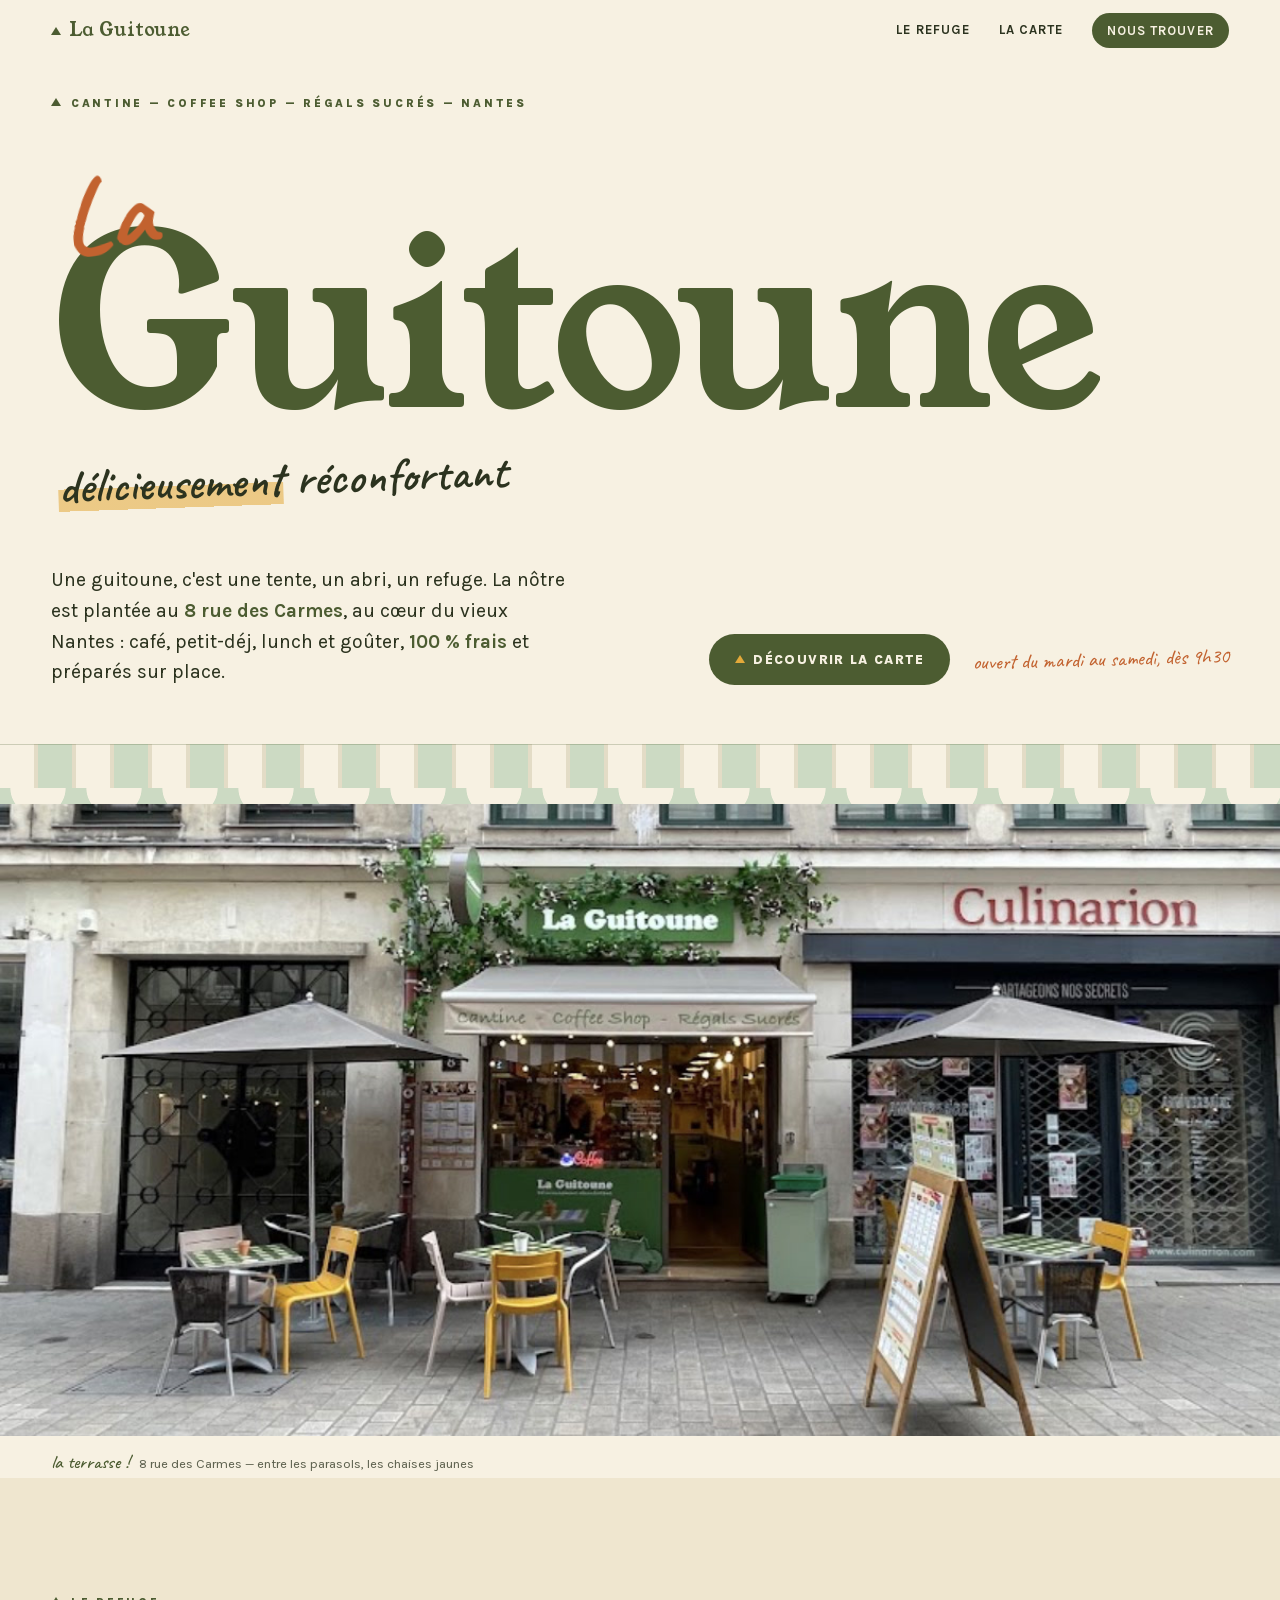
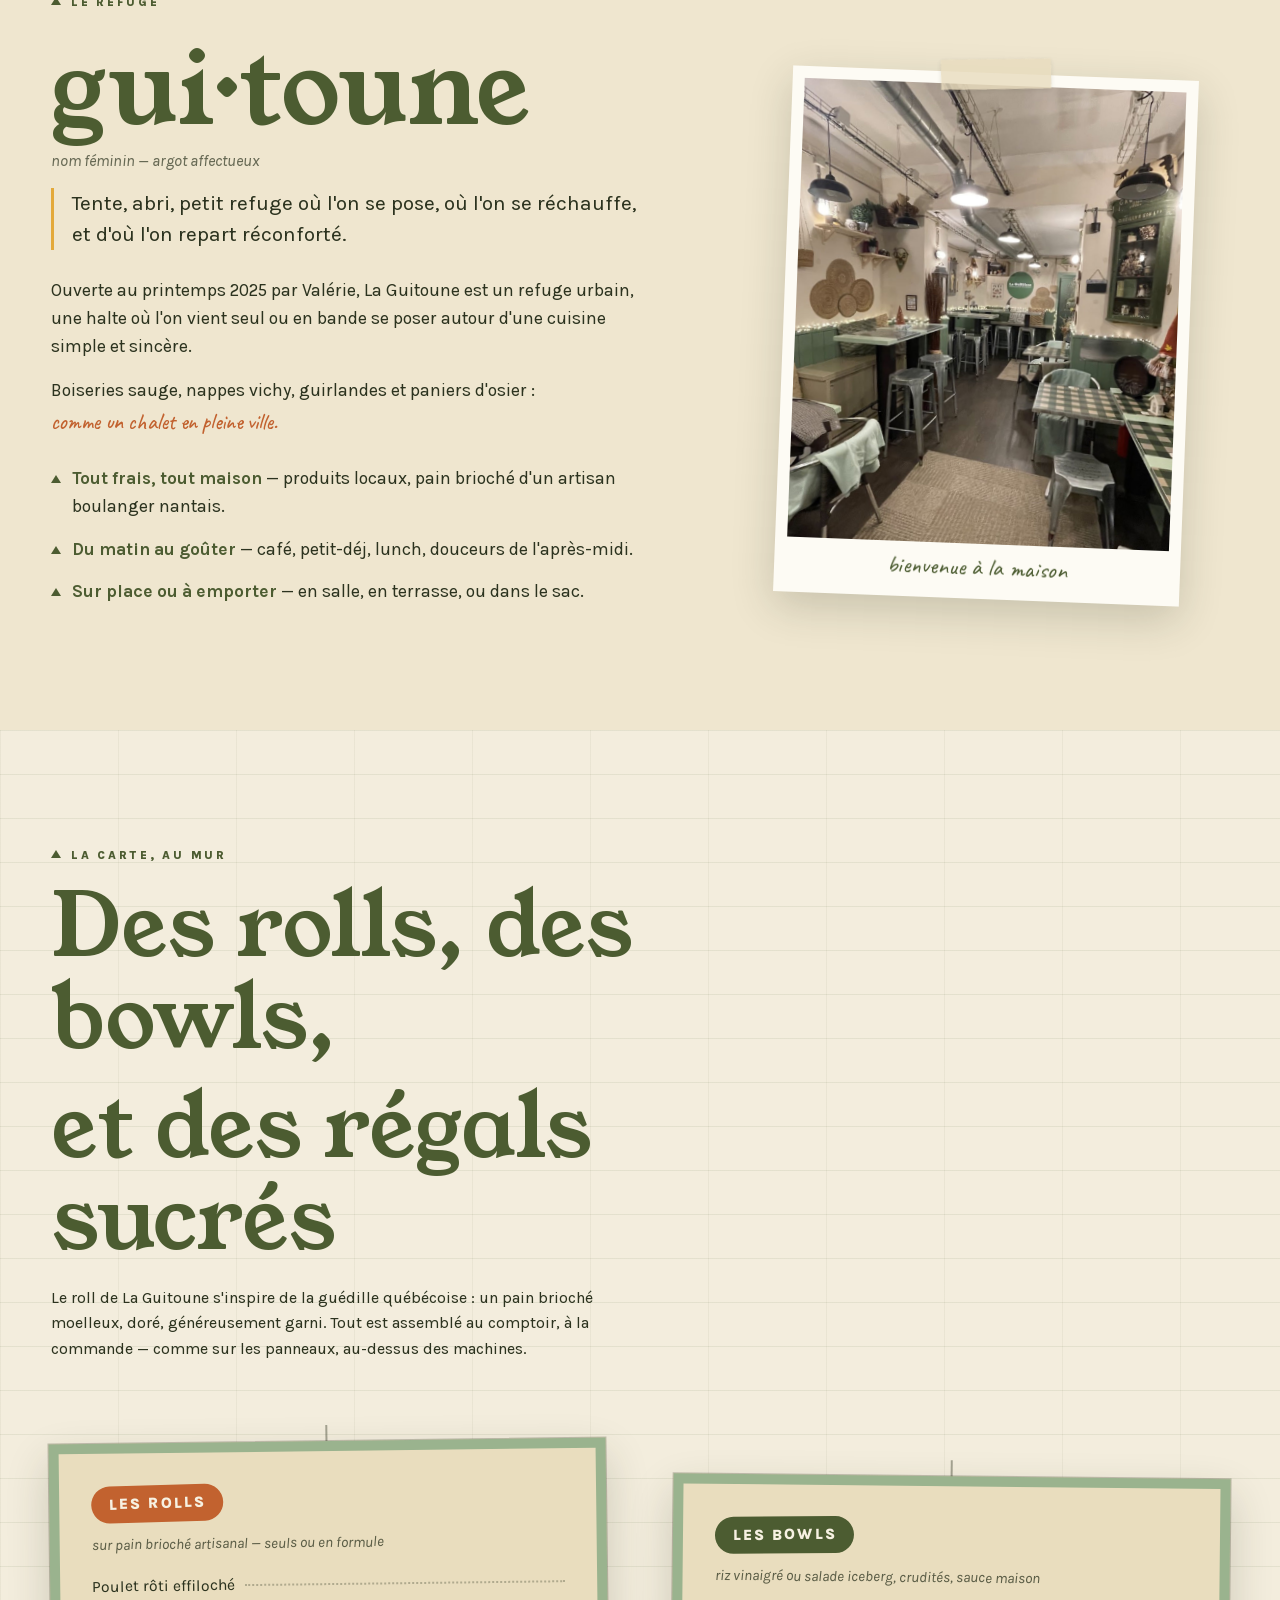
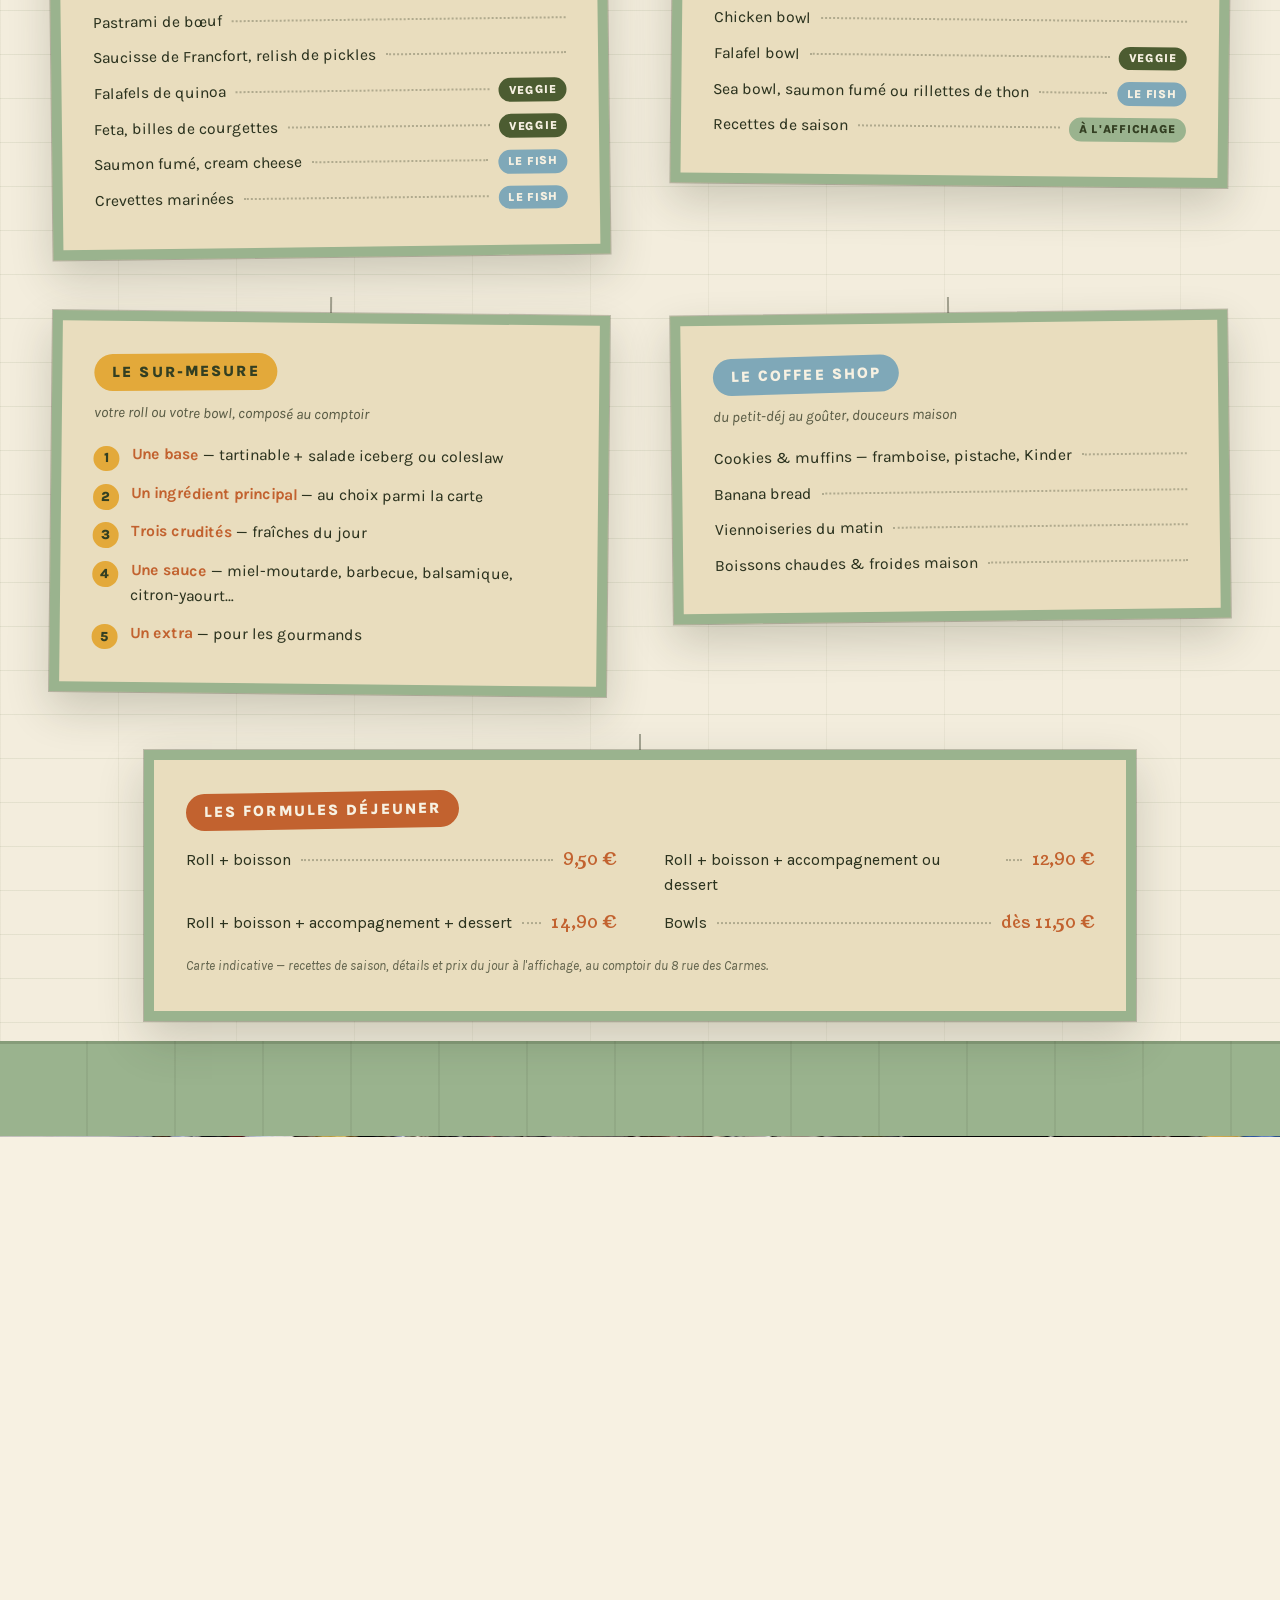
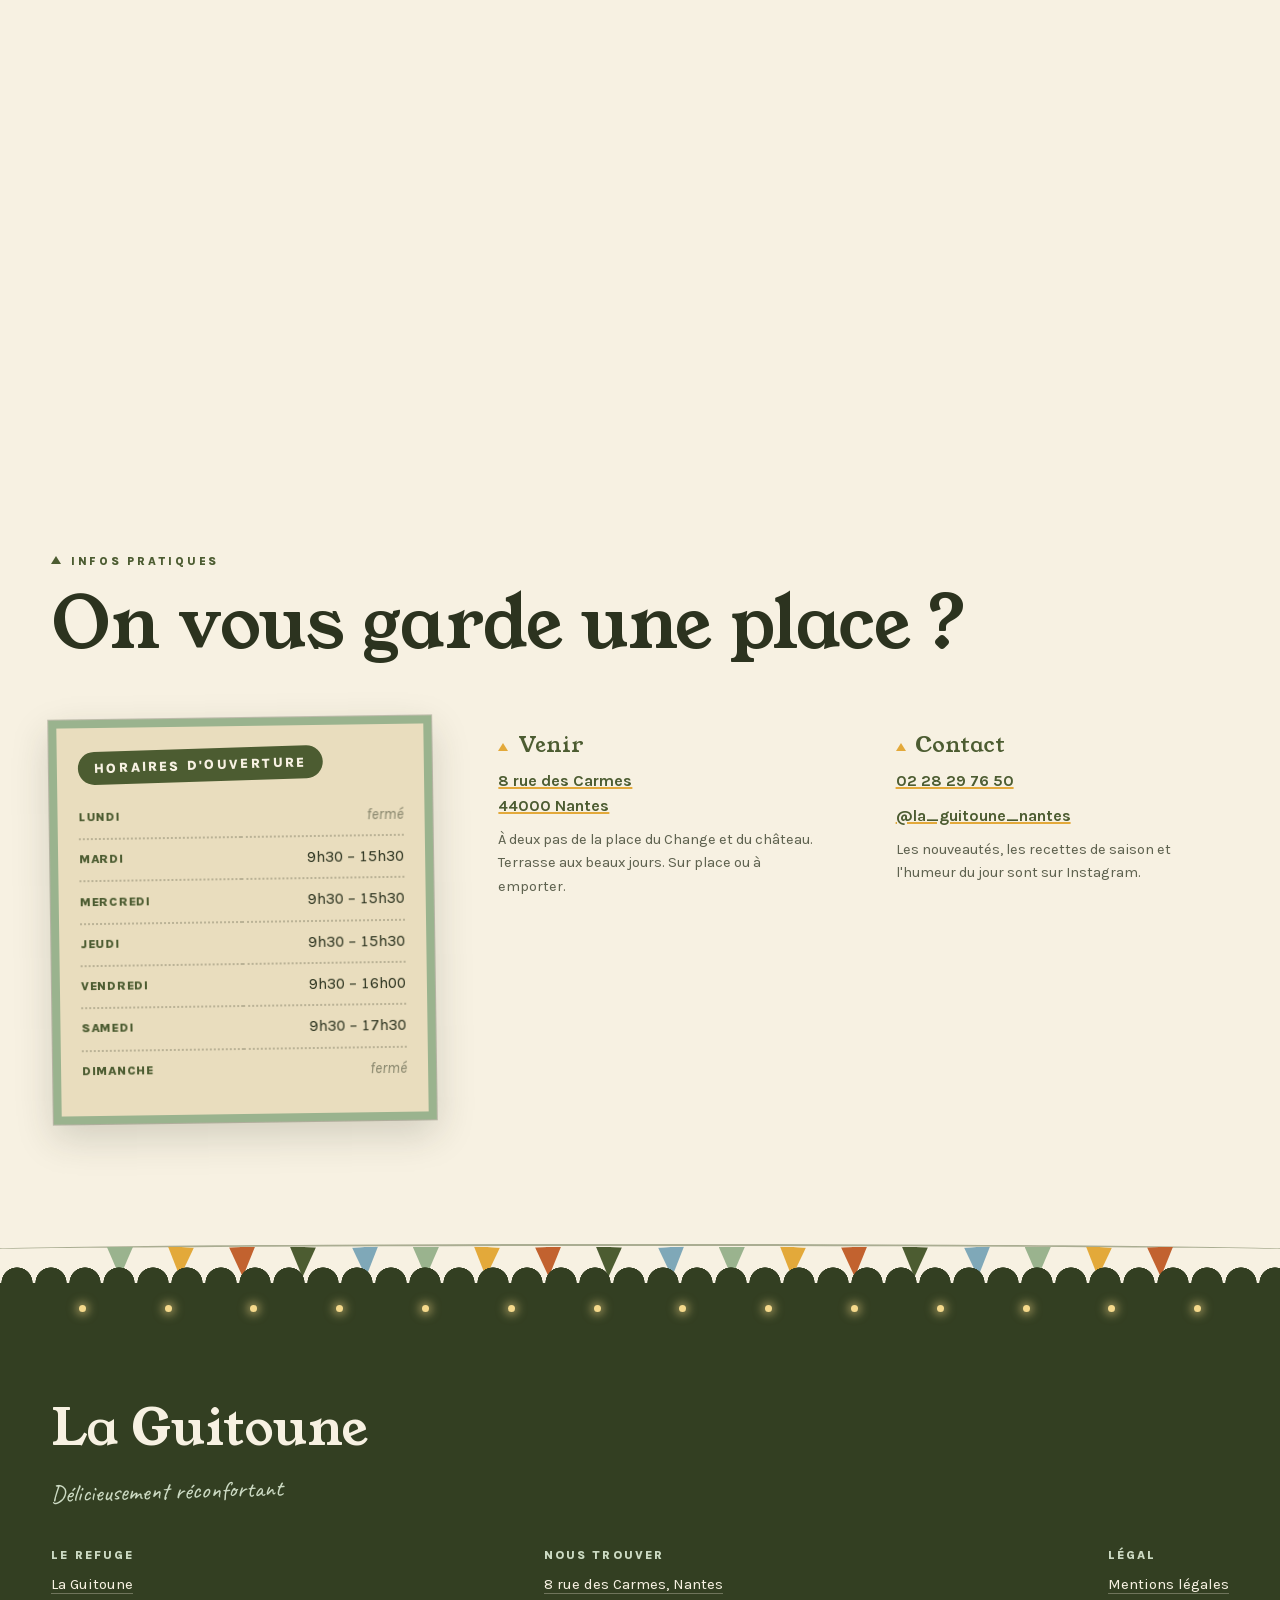
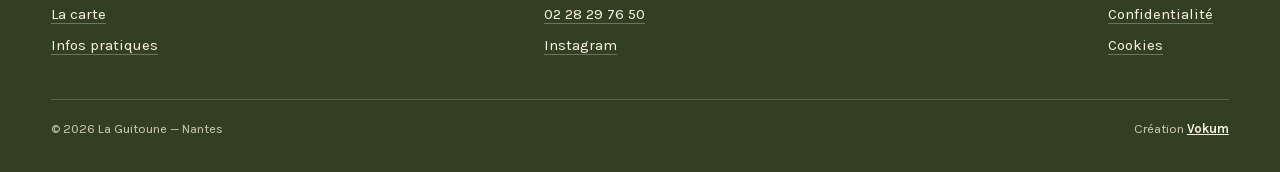
==== commit f068e2b0: "Refonte v2 « Le campement en ville » Hero typographique géant (La script / Guitoune 15rem), ouvertur" ====
--- a/index.html
+++ b/index.html
@@ -19,7 +19,7 @@
 </head>
 <body>
 
-  <!-- Loader : la toile de l'auvent -->
+  <!-- Loader : la toile de l'auvent, plein écran -->
   <div class="site-loader" data-site-loader aria-hidden="true">
     <div class="site-loader__badge">
       <span class="site-loader__name">La Guitoune</span>
@@ -43,22 +43,28 @@
 
     <!-- ============================ HERO ============================ -->
     <section class="hero" data-module-delay>
-      <div class="hero__copy">
-        <p class="overline" data-reveal>
+      <div class="hero__head">
+        <p class="overline hero__overline" data-reveal>
           <span class="tent" aria-hidden="true"></span>
-          Cantine — Coffee shop — Régals sucrés
+          Cantine — Coffee shop — Régals sucrés — Nantes
         </p>
         <h1 class="hero__title">
-          <span data-split>Délicieusement</span>
-          <span class="--script-line" data-split style="--local-offset: 350ms">réconfortant</span>
+          <span class="hero__title-la" data-reveal style="--local-offset: 200ms; --ty: 0.6rem">La</span>
+          <span class="hero__title-name" data-split style="--word-stagger: 0ms">Guitoune</span>
         </h1>
-        <p class="hero__lede" data-reveal style="--local-offset: 500ms">
+        <p class="hero__tagline" data-reveal style="--local-offset: 500ms">
+          <mark>délicieusement</mark> réconfortant
+        </p>
+      </div>
+
+      <div class="hero__row">
+        <p class="hero__lede" data-reveal style="--local-offset: 650ms">
           Une guitoune, c'est une tente, un abri, un refuge. La nôtre est plantée
           au <strong>8&nbsp;rue des Carmes</strong>, au cœur du vieux Nantes&nbsp;:
           café, petit-déj, lunch et goûter, <strong>100&nbsp;% frais</strong> et
           préparés sur place.
         </p>
-        <div class="hero__actions" data-reveal style="--local-offset: 650ms">
+        <div class="hero__actions" data-reveal style="--local-offset: 800ms">
           <a class="btn" href="#carte" aria-label="Découvrir la carte">
             <span class="tent" aria-hidden="true"></span>
             <span aria-hidden="true">Découvrir la carte</span>
@@ -68,21 +74,17 @@
       </div>
 
       <div class="hero__figure">
-        <div class="hero__awning" data-reveal="line" style="--local-offset: 250ms" aria-hidden="true"></div>
-        <div class="hero__photo-wrap">
-          <div class="hero__photo" data-reveal="clip" style="--local-offset: 400ms">
-            <img src="assets/img/facade.jpg" width="1206" height="900"
-                 alt="La devanture de La Guitoune rue des Carmes, avec sa terrasse et ses chaises jaunes"
-                 fetchpriority="high">
-          </div>
-        </div>
-        <p class="hero__caption" data-reveal style="--local-offset: 700ms">
+        <div class="awning" data-reveal="line" style="--local-offset: 350ms" aria-hidden="true"></div>
+        <div class="hero__photo" data-reveal="clip" style="--local-offset: 500ms">
+          <img src="assets/img/facade.jpg" width="1206" height="900"
+               alt="La devanture de La Guitoune rue des Carmes, avec sa terrasse et ses chaises jaunes"
+               fetchpriority="high">
+        </div>
+        <p class="hero__caption" data-reveal style="--local-offset: 800ms">
           <span class="script">la terrasse&nbsp;!</span> 8 rue des Carmes — entre les parasols, les chaises jaunes
         </p>
       </div>
     </section>
-
-    <div class="vichy-band" aria-hidden="true"></div>
 
     <!-- ============================ REFUGE ============================ -->
     <section class="section refuge" id="refuge" data-module-delay>
@@ -92,10 +94,10 @@
             <span class="tent" aria-hidden="true"></span>
             Le refuge
           </p>
-          <div class="def" data-reveal>
-            <p class="def__word">gui·toune</p>
-            <p class="def__type">nom féminin — argot affectueux</p>
-            <p class="def__meaning">Tente, abri, petit refuge où l'on se pose,
+          <div>
+            <h2 class="def__word" data-split>gui·toune</h2>
+            <p class="def__type" data-reveal>nom féminin — argot affectueux</p>
+            <p class="def__meaning" data-reveal>Tente, abri, petit refuge où l'on se pose,
             où l'on se réchauffe, et d'où l'on repart réconforté.</p>
           </div>
           <div class="refuge__body" data-reveal>
@@ -112,11 +114,11 @@
           </div>
         </div>
         <div class="refuge__figure">
-          <div class="refuge__photo" data-reveal="clip">
+          <figure class="polaroid" data-reveal="hang">
             <img src="assets/img/salle.jpg" width="1206" height="1450" loading="lazy"
                  alt="La salle de La Guitoune : banquettes sauge, tables vichy, tabourets métal et suspensions noires">
-          </div>
-          <p class="refuge__note" data-reveal>bienvenue à la maison</p>
+            <figcaption class="polaroid__note">bienvenue à la maison</figcaption>
+          </figure>
         </div>
       </div>
     </section>
@@ -126,46 +128,46 @@
       <div class="carte__head">
         <p class="overline" data-reveal>
           <span class="tent" aria-hidden="true"></span>
-          La carte
+          La carte, au mur
         </p>
         <h2 class="carte__title" data-split>Des rolls, des bowls,</h2>
         <h2 class="carte__title" data-split style="--local-offset: 300ms"><span class="script">et des régals sucrés</span></h2>
         <p class="carte__lede" data-reveal style="--local-offset: 450ms">
           Le roll de La Guitoune s'inspire de la guédille québécoise&nbsp;: un pain
           brioché moelleux, doré, généreusement garni. Tout est assemblé au
-          comptoir, à la commande.
-        </p>
-      </div>
-
-      <div class="carte__groups">
-        <div class="carte-group" data-reveal>
-          <h3 class="carte-group__name"><span class="tent" aria-hidden="true"></span>Les rolls</h3>
-          <p class="carte-group__sub">sur pain brioché artisanal — seuls ou en formule</p>
-          <ul class="carte-group__items">
+          comptoir, à la commande — comme sur les panneaux, au-dessus des machines.
+        </p>
+      </div>
+
+      <div class="carte__wall">
+        <div class="board --tilt-l" data-reveal="hang">
+          <span class="board__banner">Les rolls</span>
+          <p class="board__sub">sur pain brioché artisanal — seuls ou en formule</p>
+          <ul class="board__items">
             <li>Poulet rôti effiloché <span class="dots" aria-hidden="true"></span></li>
             <li>Pastrami de bœuf <span class="dots" aria-hidden="true"></span></li>
             <li>Saucisse de Francfort, relish de pickles <span class="dots" aria-hidden="true"></span></li>
-            <li>Falafels de quinoa <span class="dots" aria-hidden="true"></span><span class="tag">veggie</span></li>
-            <li>Feta, billes de courgettes <span class="dots" aria-hidden="true"></span><span class="tag">veggie</span></li>
-            <li>Saumon fumé, cream cheese <span class="dots" aria-hidden="true"></span></li>
-            <li>Crevettes marinées <span class="dots" aria-hidden="true"></span></li>
+            <li>Falafels de quinoa <span class="dots" aria-hidden="true"></span><span class="chip">veggie</span></li>
+            <li>Feta, billes de courgettes <span class="dots" aria-hidden="true"></span><span class="chip">veggie</span></li>
+            <li>Saumon fumé, cream cheese <span class="dots" aria-hidden="true"></span><span class="chip --ciel">le fish</span></li>
+            <li>Crevettes marinées <span class="dots" aria-hidden="true"></span><span class="chip --ciel">le fish</span></li>
           </ul>
         </div>
 
-        <div class="carte-group" data-reveal>
-          <h3 class="carte-group__name"><span class="tent" aria-hidden="true"></span>Les bowls</h3>
-          <p class="carte-group__sub">riz vinaigré ou salade iceberg, crudités, sauce maison</p>
-          <ul class="carte-group__items">
+        <div class="board --tilt-r" data-reveal="hang">
+          <span class="board__banner --olive">Les bowls</span>
+          <p class="board__sub">riz vinaigré ou salade iceberg, crudités, sauce maison</p>
+          <ul class="board__items">
             <li>Chicken bowl <span class="dots" aria-hidden="true"></span></li>
-            <li>Falafel bowl <span class="dots" aria-hidden="true"></span><span class="tag">veggie</span></li>
-            <li>Sea bowl, saumon fumé ou rillettes de thon <span class="dots" aria-hidden="true"></span></li>
-            <li>Recettes de saison <span class="dots" aria-hidden="true"></span><span class="tag">à l'affichage</span></li>
+            <li>Falafel bowl <span class="dots" aria-hidden="true"></span><span class="chip">veggie</span></li>
+            <li>Sea bowl, saumon fumé ou rillettes de thon <span class="dots" aria-hidden="true"></span><span class="chip --ciel">le fish</span></li>
+            <li>Recettes de saison <span class="dots" aria-hidden="true"></span><span class="chip --sauge">à l'affichage</span></li>
           </ul>
         </div>
 
-        <div class="carte-group" data-reveal>
-          <h3 class="carte-group__name"><span class="tent" aria-hidden="true"></span>Le sur-mesure</h3>
-          <p class="carte-group__sub">votre roll ou votre bowl, composé au comptoir</p>
+        <div class="board --tilt-r" data-reveal="hang">
+          <span class="board__banner --jaune">Le sur-mesure</span>
+          <p class="board__sub">votre roll ou votre bowl, composé au comptoir</p>
           <ol class="steps">
             <li><span><strong>Une base</strong> — tartinable + salade iceberg ou coleslaw</span></li>
             <li><span><strong>Un ingrédient principal</strong> — au choix parmi la carte</span></li>
@@ -175,41 +177,43 @@
           </ol>
         </div>
 
-        <div class="carte-group" data-reveal>
-          <h3 class="carte-group__name"><span class="tent" aria-hidden="true"></span>Le coffee shop</h3>
-          <p class="carte-group__sub">du petit-déj au goûter, douceurs maison</p>
-          <ul class="carte-group__items">
+        <div class="board --tilt-l" data-reveal="hang">
+          <span class="board__banner --ciel">Le coffee shop</span>
+          <p class="board__sub">du petit-déj au goûter, douceurs maison</p>
+          <ul class="board__items">
             <li>Cookies &amp; muffins — framboise, pistache, Kinder <span class="dots" aria-hidden="true"></span></li>
             <li>Banana bread <span class="dots" aria-hidden="true"></span></li>
             <li>Viennoiseries du matin <span class="dots" aria-hidden="true"></span></li>
             <li>Boissons chaudes &amp; froides maison <span class="dots" aria-hidden="true"></span></li>
           </ul>
         </div>
-      </div>
-
-      <div class="formules" data-reveal>
-        <p class="formules__title">Les formules déjeuner</p>
-        <ul class="formules__list">
-          <li>Roll + boisson <span class="dots" aria-hidden="true"></span><span class="price">9,50&nbsp;€</span></li>
-          <li>Roll + boisson + accompagnement ou dessert <span class="dots" aria-hidden="true"></span><span class="price">12,90&nbsp;€</span></li>
-          <li>Roll + boisson + accompagnement + dessert <span class="dots" aria-hidden="true"></span><span class="price">14,90&nbsp;€</span></li>
-          <li>Bowls <span class="dots" aria-hidden="true"></span><span class="price">dès 11,50&nbsp;€</span></li>
-        </ul>
-        <p class="formules__note">Carte indicative — recettes de saison, détails et prix du jour à l'affichage,
-        au comptoir du 8 rue des Carmes.</p>
+
+        <div class="board --formules" data-reveal="hang">
+          <span class="board__banner">Les formules déjeuner</span>
+          <ul class="board__items">
+            <li>Roll + boisson <span class="dots" aria-hidden="true"></span><span class="price">9,50&nbsp;€</span></li>
+            <li>Roll + boisson + accompagnement ou dessert <span class="dots" aria-hidden="true"></span><span class="price">12,90&nbsp;€</span></li>
+            <li>Roll + boisson + accompagnement + dessert <span class="dots" aria-hidden="true"></span><span class="price">14,90&nbsp;€</span></li>
+            <li>Bowls <span class="dots" aria-hidden="true"></span><span class="price">dès 11,50&nbsp;€</span></li>
+          </ul>
+          <p class="board__note">Carte indicative — recettes de saison, détails et prix du jour à
+          l'affichage, au comptoir du 8 rue des Carmes.</p>
+        </div>
       </div>
     </section>
 
     <!-- ============================ COMPTOIR ============================ -->
-    <section class="comptoir" data-module-delay>
-      <div class="comptoir__photo" data-reveal="clip">
-        <img src="assets/img/comptoir.jpg" width="1206" height="670" loading="lazy"
-             alt="Le comptoir de La Guitoune : carrelage métro, grandes ardoises du menu et logo peint en vert">
-      </div>
-      <p class="comptoir__caption" data-reveal>
-        <span class="script">au comptoir</span> — tout s'assemble sous vos yeux, à la commande
-      </p>
-    </section>
+    <div class="comptoir-viewport" aria-hidden="false">
+      <div class="comptoir-sticky">
+        <div class="comptoir-panel">
+          <img src="assets/img/comptoir.jpg" width="1206" height="670" loading="lazy"
+               alt="Le comptoir de La Guitoune : carrelage métro, grandes ardoises du menu et logo peint en vert">
+          <p class="comptoir-panel__caption">
+            <span class="script">au comptoir</span> — tout s'assemble sous vos yeux, à la commande
+          </p>
+        </div>
+      </div>
+    </div>
 
     <!-- ============================ INFOS ============================ -->
     <section class="section infos" id="infos" data-module-delay>
@@ -220,8 +224,8 @@
       <h2 class="infos__title" data-split>On vous garde <span class="script">une place&nbsp;?</span></h2>
 
       <div class="infos__grid">
-        <div class="infos__block" data-reveal>
-          <h3><span class="tent" aria-hidden="true"></span>Horaires</h3>
+        <div class="pancarte" data-reveal="hang">
+          <span class="pancarte__banner">Horaires d'ouverture</span>
           <table class="horaires">
             <tbody>
               <tr class="--closed"><th scope="row">Lundi</th><td>fermé</td></tr>
@@ -257,10 +261,19 @@
         </div>
       </div>
     </section>
+
+    <div class="garland" aria-hidden="true">
+      <span class="garland__flag"></span><span class="garland__flag"></span><span class="garland__flag"></span><span class="garland__flag"></span><span class="garland__flag"></span><span class="garland__flag"></span><span class="garland__flag"></span><span class="garland__flag"></span><span class="garland__flag"></span><span class="garland__flag"></span><span class="garland__flag"></span><span class="garland__flag"></span><span class="garland__flag"></span><span class="garland__flag"></span><span class="garland__flag"></span><span class="garland__flag"></span><span class="garland__flag"></span><span class="garland__flag"></span>
+    </div>
   </main>
 
   <!-- ============================ FOOTER ============================ -->
   <footer class="site-footer">
+    <div class="fairy" aria-hidden="true">
+      <span></span><span></span><span></span><span></span><span></span><span></span><span></span>
+      <span></span><span></span><span></span><span></span><span></span><span></span><span></span>
+    </div>
+
     <p class="site-footer__brand">La Guitoune</p>
     <p class="site-footer__tag">Délicieusement réconfortant</p>
 
--- a/assets/css/main.css
+++ b/assets/css/main.css
@@ -1,8 +1,9 @@
 /* =========================================================================
    LA GUITOUNE — Nantes
-   DA « La guitoune » : la tente, le refuge. Olive du logo, sauge des
-   boiseries, crème de la toile, jaune des chaises de terrasse, orange des
-   ardoises. Vichy des nappes, feston de l'auvent, triangle de tente.
+   DA v2 « Le campement en ville ». Trois langages du lieu réel :
+   la toile (auvent rayé, festons), les panneaux du comptoir (cadres sauge,
+   bandeaux colorés, pastilles prix, carrelage métro), la guirlande
+   (fanions-tente, fairy lights de la salle).
    Typo : Young Serif (titres), Caveat (script), Karla (courant).
    ========================================================================= */
 
@@ -37,15 +38,17 @@
 /* ---- tokens ------------------------------------------------------------- */
 
 :root {
-  --creme:      #F6F0E1;
+  --creme:      #F7F1E2;
   --papier:     #EFE6CF;
+  --beige:      #E9DDBE;   /* fond des panneaux du comptoir */
   --olive:      #4C5C31;
-  --olive-deep: #3A4726;
-  --sauge:      #94AE8B;
+  --olive-deep: #333F22;
+  --sauge:      #9AB38E;
   --sauge-pale: #CCDAC3;
   --encre:      #2C331F;
   --jaune:      #E3A93A;
   --orange:     #C2622F;
+  --ciel:       #7FA8B8;   /* le bleu "Le Fish" de leurs panneaux */
 
   --r-photo: 14px;
 
@@ -53,13 +56,16 @@
   --font-script: "Caveat", cursive;
   --font-sans:   "Karla", "Helvetica Neue", sans-serif;
 
-  --pad-x: clamp(1.25rem, 4vw, 4rem);
+  --pad-x: clamp(1.25rem, 4vw, 4.5rem);
   --measure: 34em;
 
-  /* vichy des nappes — sauge sur crème */
+  /* vichy des nappes */
   --vichy:
-    repeating-linear-gradient(0deg,  rgba(148, 174, 139, 0.55) 0 14px, transparent 14px 28px),
-    repeating-linear-gradient(90deg, rgba(148, 174, 139, 0.55) 0 14px, transparent 14px 28px);
+    repeating-linear-gradient(0deg,  rgba(154, 179, 142, 0.5) 0 14px, transparent 14px 28px),
+    repeating-linear-gradient(90deg, rgba(154, 179, 142, 0.5) 0 14px, transparent 14px 28px);
+
+  /* toile de l'auvent */
+  --toile: repeating-linear-gradient(90deg, var(--creme) 0 34px, #E3DCC6 34px 38px, var(--sauge-pale) 38px 72px, #E3DCC6 72px 76px);
 }
 
 /* ---- base --------------------------------------------------------------- */
@@ -79,6 +85,7 @@
   font-size: 1rem;
   line-height: 1.6;
   font-weight: 430;
+  overflow-x: clip;
 }
 
 img {
@@ -90,7 +97,7 @@
 h1, h2, h3 {
   font-family: var(--font-serif);
   font-weight: 400;
-  line-height: 1.08;
+  line-height: 1.05;
   margin: 0;
 }
 
@@ -100,7 +107,7 @@
 
 .script { font-family: var(--font-script); font-weight: 500; }
 
-/* triangle de tente — leur pictogramme, en pur CSS (bordures) */
+/* triangle de tente — leur pictogramme, en pur CSS */
 .tent {
   display: inline-block;
   width: 0;
@@ -116,20 +123,51 @@
   align-items: center;
   gap: 0.6rem;
   font-size: 0.72rem;
-  font-weight: 700;
-  letter-spacing: 0.22em;
+  font-weight: 800;
+  letter-spacing: 0.24em;
   text-transform: uppercase;
   color: var(--olive);
 }
 
-/* bande vichy — la nappe qui sépare les services */
-.vichy-band {
-  height: 26px;
-  background: var(--papier);
-  background-image: var(--vichy);
-  background-size: 28px 28px;
-  border-top: 1px solid rgba(76, 92, 49, 0.18);
-  border-bottom: 1px solid rgba(76, 92, 49, 0.18);
+/* ---- guirlande de fanions ------------------------------------------------ */
+
+.garland {
+  position: relative;
+  display: flex;
+  justify-content: center;
+  gap: clamp(0.9rem, 3vw, 2.2rem);
+  padding: 0 var(--pad-x);
+  height: 46px;
+  overflow: hidden;
+}
+.garland::before {
+  /* la corde */
+  content: "";
+  position: absolute;
+  top: 7px;
+  left: -2%;
+  right: -2%;
+  height: 12px;
+  border-top: 2px solid rgba(76, 92, 49, 0.45);
+  border-radius: 50%;
+}
+.garland__flag {
+  width: 26px;
+  height: 30px;
+  margin-top: 10px;
+  clip-path: polygon(0 0, 100% 0, 50% 100%);
+  transform-origin: 50% 0;
+  flex: none;
+}
+.garland__flag:nth-child(5n+1) { background: var(--sauge); }
+.garland__flag:nth-child(5n+2) { background: var(--jaune); rotate: 2deg; }
+.garland__flag:nth-child(5n+3) { background: var(--orange); rotate: -1.5deg; }
+.garland__flag:nth-child(5n+4) { background: var(--olive); rotate: 1deg; }
+.garland__flag:nth-child(5n)   { background: var(--ciel); rotate: -2deg; }
+.garland.--on-dark::before { border-top-color: rgba(247, 241, 226, 0.35); }
+
+@media (max-width: 640px) {
+  .garland__flag:nth-child(n+13) { display: none; }
 }
 
 /* ---- header ------------------------------------------------------------- */
@@ -148,7 +186,7 @@
   transition: background-color var(--dur-fast) linear, box-shadow var(--dur-fast) linear;
 }
 .site-header.is-scrolled {
-  background: rgba(246, 240, 225, 0.94);
+  background: rgba(247, 241, 226, 0.94);
   box-shadow: 0 1px 0 rgba(76, 92, 49, 0.18);
 }
 
@@ -161,7 +199,6 @@
   align-items: baseline;
   gap: 0.5rem;
 }
-.site-header__brand .tent { color: var(--olive); }
 
 .site-header__nav {
   display: flex;
@@ -201,37 +238,72 @@
   .site-header__nav a:not(.--pill) { display: none; }
 }
 
-/* ---- hero --------------------------------------------------------------- */
+/* ---- hero ---------------------------------------------------------------- */
 
 .hero {
-  padding: calc(4.5rem + 4vh) var(--pad-x) 0;
+  padding-top: calc(4.2rem + 3vh);
   display: flex;
   flex-direction: column;
-  gap: 2.2rem;
-}
-
+}
+
+.hero__head {
+  padding: 0 var(--pad-x);
+}
+
+.hero__overline { margin-bottom: 0.6rem; }
+
+/* le nom, énorme : « La » script par-dessus « Guitoune » serif pleine page */
 .hero__title {
-  font-size: clamp(2.6rem, 9.5vw, 5.6rem);
-  letter-spacing: -0.01em;
-  color: var(--encre);
-  margin-top: 1.1rem;
-}
-.hero__title .--script-line {
+  position: relative;
+  line-height: 0.92;
+  margin: 0.6rem 0 0;
+}
+.hero__title-la {
   display: block;
   font-family: var(--font-script);
+  font-weight: 700;
+  font-size: clamp(2.6rem, 9vw, 6.5rem);
+  color: var(--orange);
+  rotate: -6deg;
+  width: max-content;
+  margin-left: 0.1em;
+  translate: 0 0.32em;
+  position: relative;
+  z-index: 2;
+}
+.hero__title-name {
+  display: block;
+  font-family: var(--font-serif);
+  font-size: clamp(4rem, 18.5vw, 15rem);
+  letter-spacing: -0.015em;
+  color: var(--olive);
+}
+.hero__tagline {
+  font-family: var(--font-script);
   font-weight: 600;
-  font-size: 0.92em;
-  color: var(--olive);
+  font-size: clamp(1.5rem, 5.5vw, 3rem);
+  color: var(--encre);
   rotate: -2deg;
-  transform-origin: left bottom;
-  margin-top: 0.05em;
-  padding-left: 0.08em;
+  width: max-content;
+  max-width: 100%;
+  margin-top: 0.1em;
+  padding-left: 0.15em;
+}
+.hero__tagline mark {
+  background: linear-gradient(transparent 55%, rgba(227, 169, 58, 0.55) 55% 92%, transparent 92%);
+  color: inherit;
+}
+
+.hero__row {
+  padding: clamp(1.6rem, 4vw, 3rem) var(--pad-x) 0;
+  display: flex;
+  flex-direction: column;
+  gap: 2rem;
 }
 
 .hero__lede {
   max-width: var(--measure);
-  font-size: clamp(1rem, 2.6vw, 1.15rem);
-  margin-top: 1.4rem;
+  font-size: clamp(1rem, 2.6vw, 1.2rem);
 }
 .hero__lede strong { color: var(--olive); font-weight: 700; }
 
@@ -240,7 +312,6 @@
   flex-wrap: wrap;
   align-items: center;
   gap: 0.9rem 1.4rem;
-  margin-top: 1.6rem;
 }
 
 .btn {
@@ -256,7 +327,7 @@
   background: var(--olive);
   color: var(--creme);
   border-radius: 999px;
-  padding: 0.85rem 1.5rem;
+  padding: 0.9rem 1.6rem;
   transition: background-color var(--dur-fast) linear, translate var(--dur-fast) var(--ease-out);
 }
 .btn:hover, .btn:focus-visible { background: var(--olive-deep); translate: 0 -2px; }
@@ -277,109 +348,97 @@
 
 .hero__open {
   font-family: var(--font-script);
-  font-size: 1.25rem;
+  font-size: 1.3rem;
   color: var(--orange);
   rotate: -1.5deg;
 }
 
-/* la photo sous l'auvent */
+/* le bandeau photo sous son auvent */
 .hero__figure {
-  margin: 1rem calc(var(--pad-x) * -1) 0;
+  margin-top: clamp(2rem, 5vw, 3.5rem);
   position: relative;
 }
-.hero__awning {
+.awning {
   position: relative;
   z-index: 2;
-  height: 30px;
-  background: repeating-linear-gradient(90deg, var(--papier) 0 26px, var(--sauge-pale) 26px 52px);
+  height: clamp(26px, 4vw, 44px);
+  background: var(--toile);
   border-top: 1px solid rgba(76, 92, 49, 0.25);
 }
-.hero__awning::after {
+.awning::after {
   content: "";
   position: absolute;
   top: 100%;
   left: 0;
   right: 0;
-  height: 15px;
+  height: 16px;
   background:
-    radial-gradient(circle at 50% 0, var(--papier) 66%, transparent 68%) 0 0 / 52px 15px repeat-x,
-    radial-gradient(circle at 50% 0, var(--sauge-pale) 66%, transparent 68%) 26px 0 / 52px 15px repeat-x;
-}
-.hero__photo img { width: 100%; }
+    radial-gradient(circle at 50% 0, var(--creme) 66%, transparent 68%) 0 0 / 76px 16px repeat-x,
+    radial-gradient(circle at 50% 0, var(--sauge-pale) 66%, transparent 68%) 38px 0 / 76px 16px repeat-x;
+}
+.hero__photo img { width: 100%; max-height: 72vh; object-fit: cover; object-position: center 65%; }
 .hero__caption {
   display: flex;
-  align-items: center;
+  align-items: baseline;
   gap: 0.6rem;
   padding: 0.7rem var(--pad-x) 0;
   font-size: 0.8rem;
   color: rgba(44, 51, 31, 0.75);
 }
-.hero__caption .script { font-size: 1.15rem; color: var(--olive); white-space: nowrap; }
+.hero__caption .script { font-size: 1.2rem; color: var(--olive); white-space: nowrap; }
 
 @media (min-width: 900px) {
-  .hero {
+  .hero__row {
     flex-direction: row;
-    align-items: stretch;
-    gap: clamp(2rem, 5vw, 5rem);
-    padding-bottom: 0;
-    min-height: 92svh;
+    align-items: flex-end;
+    justify-content: space-between;
+    gap: 3rem;
   }
-  .hero__copy {
-    flex: 1 1 52%;
-    display: flex;
-    flex-direction: column;
-    justify-content: center;
-    padding-bottom: 6vh;
-  }
-  .hero__figure {
-    flex: 1 1 48%;
-    margin: 0 calc(var(--pad-x) * -1) 0 0;
-    display: flex;
-    flex-direction: column;
-    justify-content: flex-end;
-  }
-  .hero__photo { border-radius: var(--r-photo) 0 0 0; overflow: hidden; }
-  .hero__photo img { height: min(62vh, 560px); object-fit: cover; }
-  .hero__caption { padding-left: 0; }
+  .hero__lede { flex: 0 1 44ch; }
+  .hero__actions { flex: none; padding-bottom: 0.2rem; }
+  .hero__title-la { translate: 0 0.42em; }
 }
 
 /* ---- section refuge ------------------------------------------------------ */
 
 .section {
-  padding: clamp(3.5rem, 9vw, 7rem) var(--pad-x);
-}
+  padding: clamp(3.5rem, 9vw, 7.5rem) var(--pad-x);
+}
+
+.refuge { background: var(--papier); }
 
 .refuge__grid {
   display: flex;
   flex-direction: column;
-  gap: 2.4rem;
+  gap: 2.6rem;
 }
 
 .refuge__copy {
   display: grid;
-  gap: 1.5rem;
+  gap: 1.6rem;
   align-content: start;
   justify-items: start;
 }
 
-.def {
-  border-left: 3px solid var(--jaune);
-  padding-left: 1.1rem;
-}
 .def__word {
   font-family: var(--font-serif);
-  font-size: clamp(1.9rem, 6vw, 2.8rem);
+  font-size: clamp(3rem, 11vw, 6.5rem);
   color: var(--olive);
+  line-height: 1;
 }
 .def__type {
   font-style: italic;
   color: rgba(44, 51, 31, 0.7);
-  font-size: 0.95rem;
+  font-size: 1rem;
+  margin-top: 0.4rem;
 }
 .def__meaning {
-  margin-top: 0.5rem;
+  border-left: 3px solid var(--jaune);
+  padding-left: 1.1rem;
+  margin-top: 0.9rem;
   max-width: var(--measure);
-  font-size: clamp(1rem, 2.6vw, 1.15rem);
+  font-size: clamp(1.05rem, 2.7vw, 1.3rem);
+  line-height: 1.5;
 }
 
 .refuge__body {
@@ -388,14 +447,14 @@
   gap: 1rem;
   font-size: clamp(1rem, 2.5vw, 1.1rem);
 }
-.refuge__body .script { font-size: 1.35rem; color: var(--orange); }
+.refuge__body .script { font-size: 1.4rem; color: var(--orange); white-space: nowrap; }
 
 .refuge__points {
   list-style: none;
   margin: 0.5rem 0 0;
   padding: 0;
   display: grid;
-  gap: 0.85rem;
+  gap: 0.9rem;
 }
 .refuge__points li {
   display: flex;
@@ -405,24 +464,37 @@
 .refuge__points .tent { flex: none; color: var(--olive); }
 .refuge__points strong { color: var(--olive); }
 
-.refuge__figure { position: relative; }
-.refuge__photo {
-  border-radius: var(--r-photo);
-  overflow: hidden;
-}
-.refuge__photo img { width: 100%; }
-.refuge__note {
+/* photo salle en polaroid, note scotchée */
+.polaroid {
+  background: #FDFBF4;
+  padding: 12px 12px 3.4rem;
+  box-shadow: 0 14px 40px rgba(44, 51, 31, 0.2);
+  rotate: 1.6deg;
+  position: relative;
+  max-width: 560px;
+}
+.polaroid::before {
+  /* le scotch */
+  content: "";
   position: absolute;
-  right: 0.9rem;
-  bottom: -1rem;
-  rotate: 2deg;
-  background: var(--creme);
-  border: 1px solid rgba(76, 92, 49, 0.3);
-  border-radius: 6px;
-  box-shadow: 0 6px 18px rgba(44, 51, 31, 0.14);
-  padding: 0.5rem 0.9rem;
+  top: -14px;
+  left: 50%;
+  translate: -50%;
+  rotate: -3deg;
+  width: 110px;
+  height: 30px;
+  background: rgba(233, 221, 190, 0.8);
+  box-shadow: 0 1px 4px rgba(44, 51, 31, 0.12);
+}
+.polaroid img { width: 100%; }
+.polaroid__note {
+  position: absolute;
+  bottom: 0.8rem;
+  left: 12px;
+  right: 12px;
+  text-align: center;
   font-family: var(--font-script);
-  font-size: 1.2rem;
+  font-size: 1.5rem;
   color: var(--olive);
 }
 
@@ -430,109 +502,156 @@
   .refuge__grid {
     flex-direction: row;
     align-items: flex-start;
-    gap: clamp(3rem, 6vw, 6rem);
+    gap: clamp(3rem, 7vw, 8rem);
   }
-  .refuge__copy { flex: 1 1 50%; position: sticky; top: 6rem; }
-  .refuge__figure { flex: 1 1 44%; margin-top: 3.5rem; }
-}
-
-/* ---- la carte ------------------------------------------------------------ */
+  .refuge__copy { flex: 1 1 52%; position: sticky; top: 5.5rem; }
+  .refuge__figure { flex: 1 1 42%; margin-top: 4rem; }
+  .polaroid { rotate: 2.2deg; }
+}
+
+/* ---- la carte : le mur de panneaux --------------------------------------- */
 
 .carte {
-  background: var(--olive);
-  color: var(--creme);
-}
-.carte .overline { color: var(--sauge-pale); }
+  /* carrelage métro du comptoir */
+  background-color: #F3EDDD;
+  background-image:
+    linear-gradient(rgba(76, 92, 49, 0.09) 1px, transparent 1px),
+    linear-gradient(90deg, rgba(76, 92, 49, 0.06) 1px, transparent 1px);
+  background-size: 100% 44px, 118px 100%;
+  position: relative;
+}
+.carte::after {
+  /* lambris sauge en bas de mur */
+  content: "";
+  position: absolute;
+  left: 0;
+  right: 0;
+  bottom: 0;
+  height: clamp(3rem, 8vw, 6rem);
+  background:
+    repeating-linear-gradient(90deg, transparent 0 86px, rgba(44, 51, 31, 0.08) 86px 88px),
+    var(--sauge);
+  border-top: 3px solid rgba(44, 51, 31, 0.18);
+}
+.carte > * { position: relative; z-index: 1; }
 
 .carte__head { max-width: 46em; }
 .carte__title {
-  font-size: clamp(2.2rem, 7.5vw, 4rem);
-  color: var(--creme);
+  font-size: clamp(2.6rem, 9vw, 5.5rem);
+  color: var(--olive);
   margin-top: 1rem;
 }
 .carte__title .script {
-  font-size: 0.9em;
-  color: var(--jaune);
+  font-size: 0.85em;
+  color: var(--orange);
   rotate: -2deg;
   display: inline-block;
 }
 .carte__lede {
   margin-top: 1.2rem;
   max-width: var(--measure);
-  color: rgba(246, 240, 225, 0.88);
-}
-
-.carte__groups {
-  margin-top: clamp(2.5rem, 6vw, 4.5rem);
-  display: grid;
-  gap: clamp(2.5rem, 5vw, 3.5rem);
-}
-
-.carte-group__name {
-  display: flex;
-  align-items: baseline;
-  gap: 0.7rem;
-  font-size: clamp(1.5rem, 4.5vw, 1.9rem);
+}
+
+/* le panneau : cadre sauge épais + fond beige, comme au-dessus du comptoir */
+.board {
+  background: var(--beige);
+  border: 10px solid var(--sauge);
+  outline: 1px solid rgba(44, 51, 31, 0.25);
+  box-shadow: 0 18px 44px rgba(44, 51, 31, 0.2);
+  padding: 1.5rem 1.3rem 1.7rem;
+  position: relative;
+}
+.board::before {
+  /* l'attache du panneau */
+  content: "";
+  position: absolute;
+  top: -26px;
+  left: 50%;
+  translate: -50%;
+  width: 2px;
+  height: 16px;
+  background: rgba(44, 51, 31, 0.4);
+}
+.board.--tilt-l { rotate: -0.7deg; }
+.board.--tilt-r { rotate: 0.6deg; }
+
+.board__banner {
+  display: inline-block;
+  font-family: var(--font-sans);
+  font-size: 0.95rem;
+  font-weight: 800;
+  letter-spacing: 0.14em;
+  text-transform: uppercase;
   color: var(--creme);
-}
-.carte-group__name .tent { color: var(--jaune); }
-.carte-group__sub {
-  margin-top: 0.4rem;
+  background: var(--orange);
+  border-radius: 999px;
+  padding: 0.4rem 1.1rem;
+  rotate: -1deg;
+}
+.board__banner.--olive { background: var(--olive); }
+.board__banner.--ciel  { background: var(--ciel); }
+.board__banner.--jaune { background: var(--jaune); color: var(--olive-deep); }
+.board__sub {
+  margin-top: 0.7rem;
   font-size: 0.92rem;
-  color: var(--sauge-pale);
   font-style: italic;
-}
-
-.carte-group__items {
+  color: rgba(44, 51, 31, 0.75);
+}
+
+.board__items {
   list-style: none;
-  margin: 1.2rem 0 0;
+  margin: 1.1rem 0 0;
   padding: 0;
   display: grid;
-  gap: 0.7rem;
-}
-.carte-group__items li {
+  gap: 0.65rem;
+}
+.board__items li {
   display: flex;
   align-items: baseline;
-  gap: 0.7rem;
+  gap: 0.6rem;
   font-size: 0.98rem;
 }
-.carte-group__items .dots {
+.board__items .dots {
   flex: 1;
-  border-bottom: 2px dotted rgba(246, 240, 225, 0.35);
+  border-bottom: 2px dotted rgba(44, 51, 31, 0.3);
   translate: 0 -0.25em;
-  min-width: 1.5rem;
-}
-.carte-group__items .price {
+  min-width: 1rem;
+}
+.board__items .chip {
+  font-size: 0.74rem;
   font-weight: 800;
-  color: var(--jaune);
+  letter-spacing: 0.06em;
+  text-transform: uppercase;
+  color: var(--creme);
+  background: var(--olive);
+  border-radius: 999px;
+  padding: 0.15rem 0.6rem;
   white-space: nowrap;
 }
-.carte-group__items .tag {
-  font-size: 0.72rem;
-  font-weight: 800;
-  letter-spacing: 0.08em;
-  text-transform: uppercase;
-  color: var(--olive);
-  background: var(--sauge-pale);
-  border-radius: 999px;
-  padding: 0.1rem 0.55rem;
-  white-space: nowrap;
-}
-
-/* sur mesure — les étapes */
+.board__items .chip.--ciel { background: var(--ciel); }
+.board__items .chip.--sauge { background: var(--sauge); color: var(--olive-deep); }
+
+.carte__wall {
+  margin-top: clamp(3rem, 7vw, 5rem);
+  display: grid;
+  gap: clamp(2.6rem, 6vw, 3.5rem);
+}
+
+/* étapes du sur-mesure */
 .steps {
   list-style: none;
   counter-reset: step;
-  margin: 1.2rem 0 0;
+  margin: 1.1rem 0 0;
   padding: 0;
   display: grid;
-  gap: 0.85rem;
+  gap: 0.8rem;
 }
 .steps li {
   counter-increment: step;
   display: flex;
   gap: 0.8rem;
   align-items: baseline;
+  font-size: 0.98rem;
 }
 .steps li::before {
   content: counter(step);
@@ -548,61 +667,16 @@
   font-size: 0.85rem;
   translate: 0 0.25em;
 }
-.steps strong { color: var(--jaune); font-weight: 700; }
-
-/* le ticket formules — comme leurs panneaux beiges */
-.formules {
-  margin-top: clamp(2.5rem, 6vw, 4rem);
-  background: var(--papier);
-  color: var(--encre);
-  border-radius: 10px;
-  padding: 1.6rem 1.4rem 1.8rem;
-  position: relative;
-}
-.formules::before, .formules::after {
-  /* bord cranté du ticket */
-  content: "";
-  position: absolute;
-  left: 0;
-  right: 0;
-  height: 8px;
-  background: radial-gradient(circle at 50% 100%, var(--olive) 55%, transparent 57%) 0 0 / 22px 8px repeat-x;
-}
-.formules::before { top: -1px; }
-.formules::after  { bottom: -1px; rotate: 180deg; }
-
-.formules__title {
-  font-family: var(--font-script);
-  font-weight: 600;
-  font-size: 1.7rem;
-  color: var(--orange);
-  rotate: -1.5deg;
-  display: inline-block;
-}
-.formules__list {
-  list-style: none;
-  margin: 1rem 0 0;
-  padding: 0;
-  display: grid;
-  gap: 0.9rem;
-}
-.formules__list li {
-  display: flex;
-  align-items: baseline;
-  gap: 0.7rem;
-}
-.formules__list .dots {
-  flex: 1;
-  border-bottom: 2px dotted rgba(44, 51, 31, 0.3);
-  translate: 0 -0.25em;
-  min-width: 1.5rem;
-}
-.formules__list .price {
-  font-weight: 800;
+.steps strong { color: var(--orange); font-weight: 700; }
+
+/* le grand panneau des formules */
+.board.--formules .board__items .price {
+  font-family: var(--font-serif);
+  font-size: 1.05rem;
   color: var(--orange);
   white-space: nowrap;
 }
-.formules__note {
+.board__note {
   margin-top: 1.2rem;
   font-size: 0.82rem;
   font-style: italic;
@@ -610,53 +684,113 @@
 }
 
 @media (min-width: 900px) {
-  .carte__groups { grid-template-columns: 1fr 1fr; column-gap: clamp(3rem, 6vw, 6rem); }
-  .formules { padding: 2.2rem 2.4rem 2.4rem; }
-  .formules__list { grid-template-columns: 1fr 1fr; column-gap: 3rem; }
-}
-
-/* ---- comptoir (photo pleine largeur) ------------------------------------- */
-
-.comptoir { padding: 0; }
-.comptoir__photo img { width: 100%; max-height: 70vh; object-fit: cover; }
-.comptoir__caption {
-  display: flex;
-  align-items: center;
+  .carte__wall {
+    grid-template-columns: 1fr 1fr;
+    column-gap: clamp(2.5rem, 5vw, 4.5rem);
+    align-items: start;
+  }
+  .board { padding: 2rem 2rem 2.2rem; }
+  .board.--formules { grid-column: 1 / -1; max-width: 62rem; justify-self: center; width: 100%; }
+  .board.--formules .board__items {
+    grid-template-columns: 1fr 1fr;
+    column-gap: 3rem;
+  }
+  .carte__wall .board:nth-child(2) { translate: 0 2.2rem; }
+}
+
+/* ---- comptoir : fixed panel reveal ---------------------------------------- */
+
+.comptoir-viewport {
+  clip-path: inset(0);
+  height: 100lvh;
+  position: relative;
+}
+.comptoir-sticky {
+  position: absolute;
+  top: -100lvh;
+  bottom: -100lvh;
+  width: 100%;
+  display: flex;
+  flex-direction: column;
+  justify-content: flex-end;
+}
+.comptoir-panel {
+  height: 100lvh;
+  position: sticky;
+  bottom: 0;
+  overflow: hidden;
+}
+.comptoir-panel img {
+  width: 100%;
+  height: 100%;
+  object-fit: cover;
+}
+.comptoir-panel__caption {
+  position: absolute;
+  left: var(--pad-x);
+  bottom: 1.4rem;
+  background: var(--creme);
+  border-radius: 6px;
+  box-shadow: 0 8px 24px rgba(44, 51, 31, 0.25);
+  padding: 0.6rem 1.1rem;
+  rotate: -1.2deg;
+  display: flex;
+  align-items: baseline;
   gap: 0.6rem;
-  padding: 0.8rem var(--pad-x) clamp(3rem, 7vw, 4.5rem);
-  font-size: 0.8rem;
-  color: rgba(44, 51, 31, 0.75);
-}
-.comptoir__caption .script { font-size: 1.15rem; color: var(--olive); white-space: nowrap; }
-
-/* ---- infos pratiques ------------------------------------------------------ */
-
-.infos { background: var(--creme); padding-top: 0; }
+  font-size: 0.82rem;
+  max-width: min(80vw, 30rem);
+}
+.comptoir-panel__caption .script { font-size: 1.25rem; color: var(--olive); white-space: nowrap; }
+
+/* ---- infos pratiques : la pancarte ---------------------------------------- */
+
+.infos__title {
+  font-size: clamp(2.4rem, 8.5vw, 4.5rem);
+  margin-top: 1rem;
+}
+.infos__title .script { color: var(--olive); font-size: 0.95em; }
 
 .infos__grid {
   display: grid;
-  gap: 2.4rem;
-  margin-top: clamp(1.8rem, 4vw, 3rem);
-}
-
-.infos__title {
-  font-size: clamp(2rem, 7vw, 3.4rem);
-  margin-top: 1rem;
-}
-.infos__title .script { color: var(--olive); font-size: 0.95em; }
-
+  gap: 2.6rem;
+  margin-top: clamp(2rem, 5vw, 3.5rem);
+}
+
+/* la pancarte horaires, comme leur post épinglé */
+.pancarte {
+  background: var(--beige);
+  border: 8px solid var(--sauge);
+  outline: 1px solid rgba(44, 51, 31, 0.25);
+  box-shadow: 0 14px 36px rgba(44, 51, 31, 0.18);
+  padding: 1.4rem 1.3rem 1.5rem;
+  max-width: 26rem;
+  rotate: -0.8deg;
+}
+.pancarte__banner {
+  display: inline-block;
+  font-size: 0.85rem;
+  font-weight: 800;
+  letter-spacing: 0.16em;
+  text-transform: uppercase;
+  color: var(--creme);
+  background: var(--olive);
+  border-radius: 999px;
+  padding: 0.35rem 1rem;
+  rotate: -1deg;
+  margin-bottom: 0.9rem;
+}
 .horaires {
   border-collapse: collapse;
   width: 100%;
-  max-width: 26rem;
   font-size: 0.95rem;
 }
 .horaires th, .horaires td {
   text-align: left;
-  padding: 0.55rem 0;
-  border-bottom: 1px dashed rgba(76, 92, 49, 0.3);
+  padding: 0.5rem 0;
+  border-bottom: 2px dotted rgba(44, 51, 31, 0.25);
   font-weight: 430;
 }
+.horaires tr:last-child th, .horaires tr:last-child td { border-bottom: none; }
 .horaires th {
   font-weight: 800;
   letter-spacing: 0.06em;
@@ -667,14 +801,9 @@
 }
 .horaires td { text-align: right; font-variant-numeric: tabular-nums; }
 .horaires .--closed td { color: rgba(44, 51, 31, 0.5); font-style: italic; }
-.horaires .--today-note {
-  font-family: var(--font-script);
-  font-size: 1.2rem;
-  color: var(--orange);
-}
 
 .infos__block h3 {
-  font-size: 1.25rem;
+  font-size: 1.35rem;
   color: var(--olive);
   margin-bottom: 0.7rem;
   display: flex;
@@ -692,19 +821,20 @@
 }
 
 @media (min-width: 900px) {
-  .infos__grid { grid-template-columns: 1.2fr 1fr 1fr; gap: clamp(2rem, 5vw, 5rem); }
-}
-
-/* ---- footer --------------------------------------------------------------- */
+  .infos__grid { grid-template-columns: 1.15fr 1fr 1fr; gap: clamp(2rem, 5vw, 5rem); align-items: start; }
+  .infos__block { padding-top: 1rem; }
+}
+
+/* ---- footer : la tente, la nuit -------------------------------------------- */
 
 .site-footer {
   background: var(--olive-deep);
   color: var(--creme);
-  padding: clamp(3rem, 7vw, 5rem) var(--pad-x) 2rem;
+  padding: clamp(3.2rem, 7vw, 5.5rem) var(--pad-x) 2rem;
   position: relative;
 }
 .site-footer::before {
-  /* le feston de l'auvent, à l'envers, au-dessus du footer */
+  /* feston de l'auvent, à l'envers, au-dessus du footer */
   content: "";
   position: absolute;
   bottom: 100%;
@@ -716,13 +846,35 @@
   background-repeat: repeat-x;
 }
 
+/* la guirlande lumineuse de la salle */
+.fairy {
+  position: absolute;
+  top: clamp(0.6rem, 2vw, 1.4rem);
+  left: 0;
+  right: 0;
+  display: flex;
+  justify-content: space-evenly;
+  pointer-events: none;
+}
+.fairy span {
+  width: 7px;
+  height: 7px;
+  border-radius: 50%;
+  background: #F5D98B;
+  box-shadow: 0 0 10px 3px rgba(245, 217, 139, 0.55);
+}
+@media (max-width: 640px) {
+  .fairy span:nth-child(n+11) { display: none; }
+}
+
 .site-footer__brand {
   font-family: var(--font-serif);
-  font-size: clamp(1.8rem, 6vw, 2.6rem);
+  font-size: clamp(2rem, 7vw, 3.2rem);
+  margin-top: 1rem;
 }
 .site-footer__tag {
   font-family: var(--font-script);
-  font-size: 1.4rem;
+  font-size: 1.5rem;
   color: var(--sauge-pale);
   rotate: -1.5deg;
   display: inline-block;
@@ -732,7 +884,7 @@
 .site-footer__cols {
   display: grid;
   gap: 1.8rem;
-  margin-top: 2.2rem;
+  margin-top: 2.4rem;
   font-size: 0.92rem;
 }
 .site-footer__cols h3 {
@@ -745,18 +897,18 @@
   margin-bottom: 0.7rem;
 }
 .site-footer__cols ul { list-style: none; margin: 0; padding: 0; display: grid; gap: 0.45rem; }
-.site-footer__cols a { color: var(--creme); text-decoration: none; border-bottom: 1px solid rgba(246, 240, 225, 0.3); transition: border-color var(--dur-fast) linear; }
+.site-footer__cols a { color: var(--creme); text-decoration: none; border-bottom: 1px solid rgba(247, 241, 226, 0.3); transition: border-color var(--dur-fast) linear; }
 .site-footer__cols a:hover, .site-footer__cols a:focus-visible { border-color: var(--jaune); }
 
 .site-footer__legal {
   margin-top: 2.6rem;
   padding-top: 1.2rem;
-  border-top: 1px solid rgba(246, 240, 225, 0.2);
+  border-top: 1px solid rgba(247, 241, 226, 0.2);
   display: flex;
   flex-wrap: wrap;
   gap: 0.4rem 1.5rem;
   font-size: 0.8rem;
-  color: rgba(246, 240, 225, 0.75);
+  color: rgba(247, 241, 226, 0.75);
 }
 .site-footer__legal a { color: inherit; }
 .site-footer__legal .vokum { margin-left: auto; }
@@ -766,7 +918,7 @@
   .site-footer__cols { grid-template-columns: repeat(3, auto); justify-content: space-between; }
 }
 
-/* ---- page légale ---------------------------------------------------------- */
+/* ---- page légale ----------------------------------------------------------- */
 
 .legal {
   padding: calc(5rem + 4vh) var(--pad-x) clamp(3rem, 7vw, 5rem);
--- a/assets/css/motion.css
+++ b/assets/css/motion.css
@@ -1,8 +1,9 @@
 /* =========================================================================
    LA GUITOUNE — Système de motion (Vokum)
-   Geste du projet : la toile qu'on soulève. Loader = auvent qui se lève,
-   photos révélées de bas en haut (on lève le pan de toile), titres masqués
-   par mot, filets qui se déroulent.
+   Geste du projet : le campement. La toile rayée se lève à l'ouverture,
+   les panneaux se pendent au mur et se recalent, les fanions se balancent,
+   la guirlande scintille, les photos se découvrent comme on lève un pan
+   de toile.
    ========================================================================= */
 
 :root {
@@ -50,6 +51,11 @@
   to   { clip-path: inset(0% 0% 0% 0% round var(--radius, 0px)); }
 }
 
+/* le panneau qu'on vient d'accrocher : il descend et se recale */
+@keyframes v-hang {
+  from { translate: 0 -1.6rem; rotate: 2.4deg; }
+}
+
 /* ---- états initiaux ----------------------------------------------------- */
 
 html.--js-inview-enabled [data-reveal] {
@@ -81,7 +87,7 @@
 /* b. clip — on lève le pan de toile : la photo se découvre de bas en haut */
 html.--js-inview-enabled [data-reveal="clip"] {
   --top: 100%; --right: 0%; --bottom: 0%; --left: 0%;
-  --radius: var(--r-photo, 0px);
+  --radius: var(--r-clip, 0px);
   animation: v-clip var(--dur-slow, 950ms) var(--ease-out, ease) var(--delay, 0ms) backwards;
   animation-play-state: paused;
 }
@@ -89,7 +95,7 @@
   animation-play-state: running;
 }
 
-/* c. filet qui se déroule */
+/* c. filet / auvent qui se déroule */
 html.--js-inview-enabled [data-reveal="line"] {
   --sx: 0;
   transform-origin: left center;
@@ -98,6 +104,17 @@
 }
 html.--js-inview-enabled [data-reveal="line"].is-inview {
   animation-play-state: running;
+}
+
+/* d. le panneau accroché — descend, se recale sur sa propre inclinaison */
+html.--js-inview-enabled [data-reveal="hang"] {
+  animation:
+    v-hang var(--dur-slow, 950ms) var(--ease-out, ease) var(--delay, 0ms) backwards,
+    v-fade var(--dur-base, 600ms) linear                var(--delay, 0ms) backwards;
+  animation-play-state: paused, paused;
+}
+html.--js-inview-enabled [data-reveal="hang"].is-inview {
+  animation-play-state: running, running;
 }
 
 /* ---- stagger typographique ---------------------------------------------- */
@@ -121,56 +138,86 @@
   animation-play-state: running;
 }
 
-/* ---- loader : la toile de l'auvent -------------------------------------- */
+/* ---- ambiances continues -------------------------------------------------- */
+
+/* fanions : balancement doux, décalé de proche en proche */
+@keyframes v-sway {
+  from { rotate: -2.6deg; }
+  to   { rotate: 2.6deg; }
+}
+html.--js-inview-enabled .garland__flag {
+  animation: v-sway 2.8s var(--ease-io) infinite alternate;
+}
+html.--js-inview-enabled .garland__flag:nth-child(2n) { animation-duration: 3.4s; animation-delay: -1.1s; }
+html.--js-inview-enabled .garland__flag:nth-child(3n) { animation-delay: -2s; }
+html.--js-inview-enabled .garland__flag:nth-child(5n) { animation-duration: 3.1s; animation-delay: -0.6s; }
+
+/* guirlande lumineuse : scintillement discret */
+@keyframes v-twinkle {
+  from { opacity: 1; }
+  to   { opacity: 0.35; }
+}
+html.--js-inview-enabled .fairy span {
+  animation: v-twinkle 2.2s ease-in-out infinite alternate;
+}
+html.--js-inview-enabled .fairy span:nth-child(2n) { animation-delay: -0.7s; animation-duration: 2.9s; }
+html.--js-inview-enabled .fairy span:nth-child(3n) { animation-delay: -1.5s; }
+html.--js-inview-enabled .fairy span:nth-child(5n) { animation-delay: -2.1s; animation-duration: 2.5s; }
+
+/* ---- loader : la toile de l'auvent, plein écran --------------------------- */
 
 .site-loader {
   position: fixed;
   inset: 0;
   height: 100lvh;
   z-index: 999;
-  background: var(--creme);
+  background: var(--toile);
   display: grid;
   place-items: center;
   will-change: translate;
 }
 .site-loader::after {
-  /* bord festonné de l'auvent, accroché sous la toile */
+  /* bord festonné accroché sous la toile */
   content: "";
   position: absolute;
   top: 100%;
   left: 0;
   right: 0;
   height: 18px;
-  background: radial-gradient(circle at 50% 0, var(--creme) 66%, transparent 68%);
-  background-size: 34px 18px;
-  background-repeat: repeat-x;
+  background:
+    radial-gradient(circle at 50% 0, var(--creme) 66%, transparent 68%) 0 0 / 76px 18px repeat-x,
+    radial-gradient(circle at 50% 0, var(--sauge-pale) 66%, transparent 68%) 38px 0 / 76px 18px repeat-x;
 }
 .site-loader__badge {
   display: grid;
   justify-items: center;
   align-content: center;
   gap: 0.5rem;
-  width: min(58vw, 240px);
+  width: min(58vw, 250px);
   aspect-ratio: 1;
   border-radius: 50%;
   background: var(--olive);
   color: var(--creme);
   text-align: center;
-  animation: v-fade 500ms linear 150ms backwards;
+  box-shadow: 0 16px 44px rgba(44, 51, 31, 0.28);
+  animation:
+    v-fade 500ms linear 150ms backwards,
+    v-translate 700ms var(--ease-out) 150ms backwards;
+  --ty: 1.2rem;
 }
 .site-loader__name {
   font-family: "Young Serif", serif;
-  font-size: clamp(1.5rem, 6vw, 2rem);
+  font-size: clamp(1.5rem, 6vw, 2.1rem);
   letter-spacing: 0.01em;
 }
 .site-loader__tag {
   font-family: "Caveat", cursive;
-  font-size: clamp(1.05rem, 4vw, 1.3rem);
+  font-size: clamp(1.05rem, 4vw, 1.35rem);
   color: var(--sauge-pale);
 }
 .site-loader.--js-ready {
   translate: 0 calc(-100% - 20px);
-  transition: translate 850ms var(--ease-io) 250ms;
+  transition: translate 900ms var(--ease-io) 300ms;
   pointer-events: none;
 }
 
@@ -195,4 +242,5 @@
     translate: none !important;
     clip-path: none !important;
   }
-}
+  html .garland__flag, html .fairy span { animation: none !important; }
+}
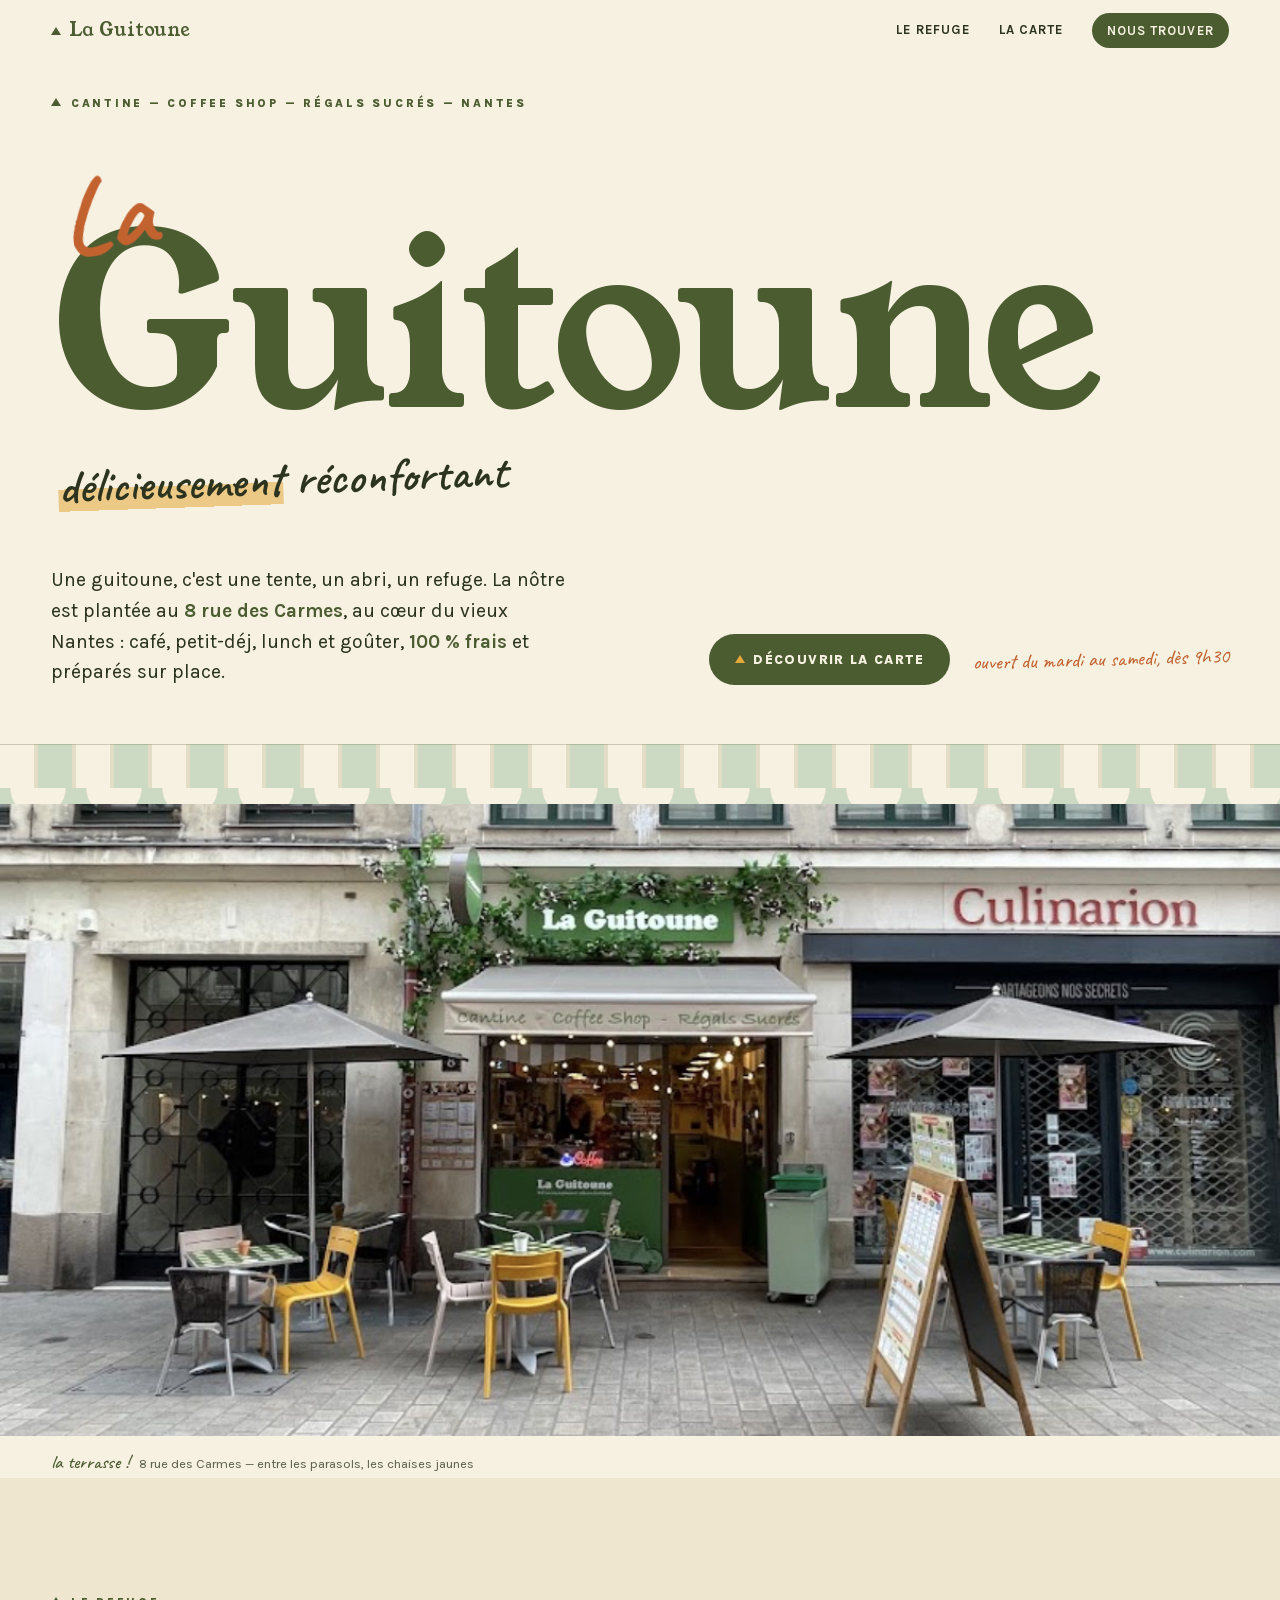
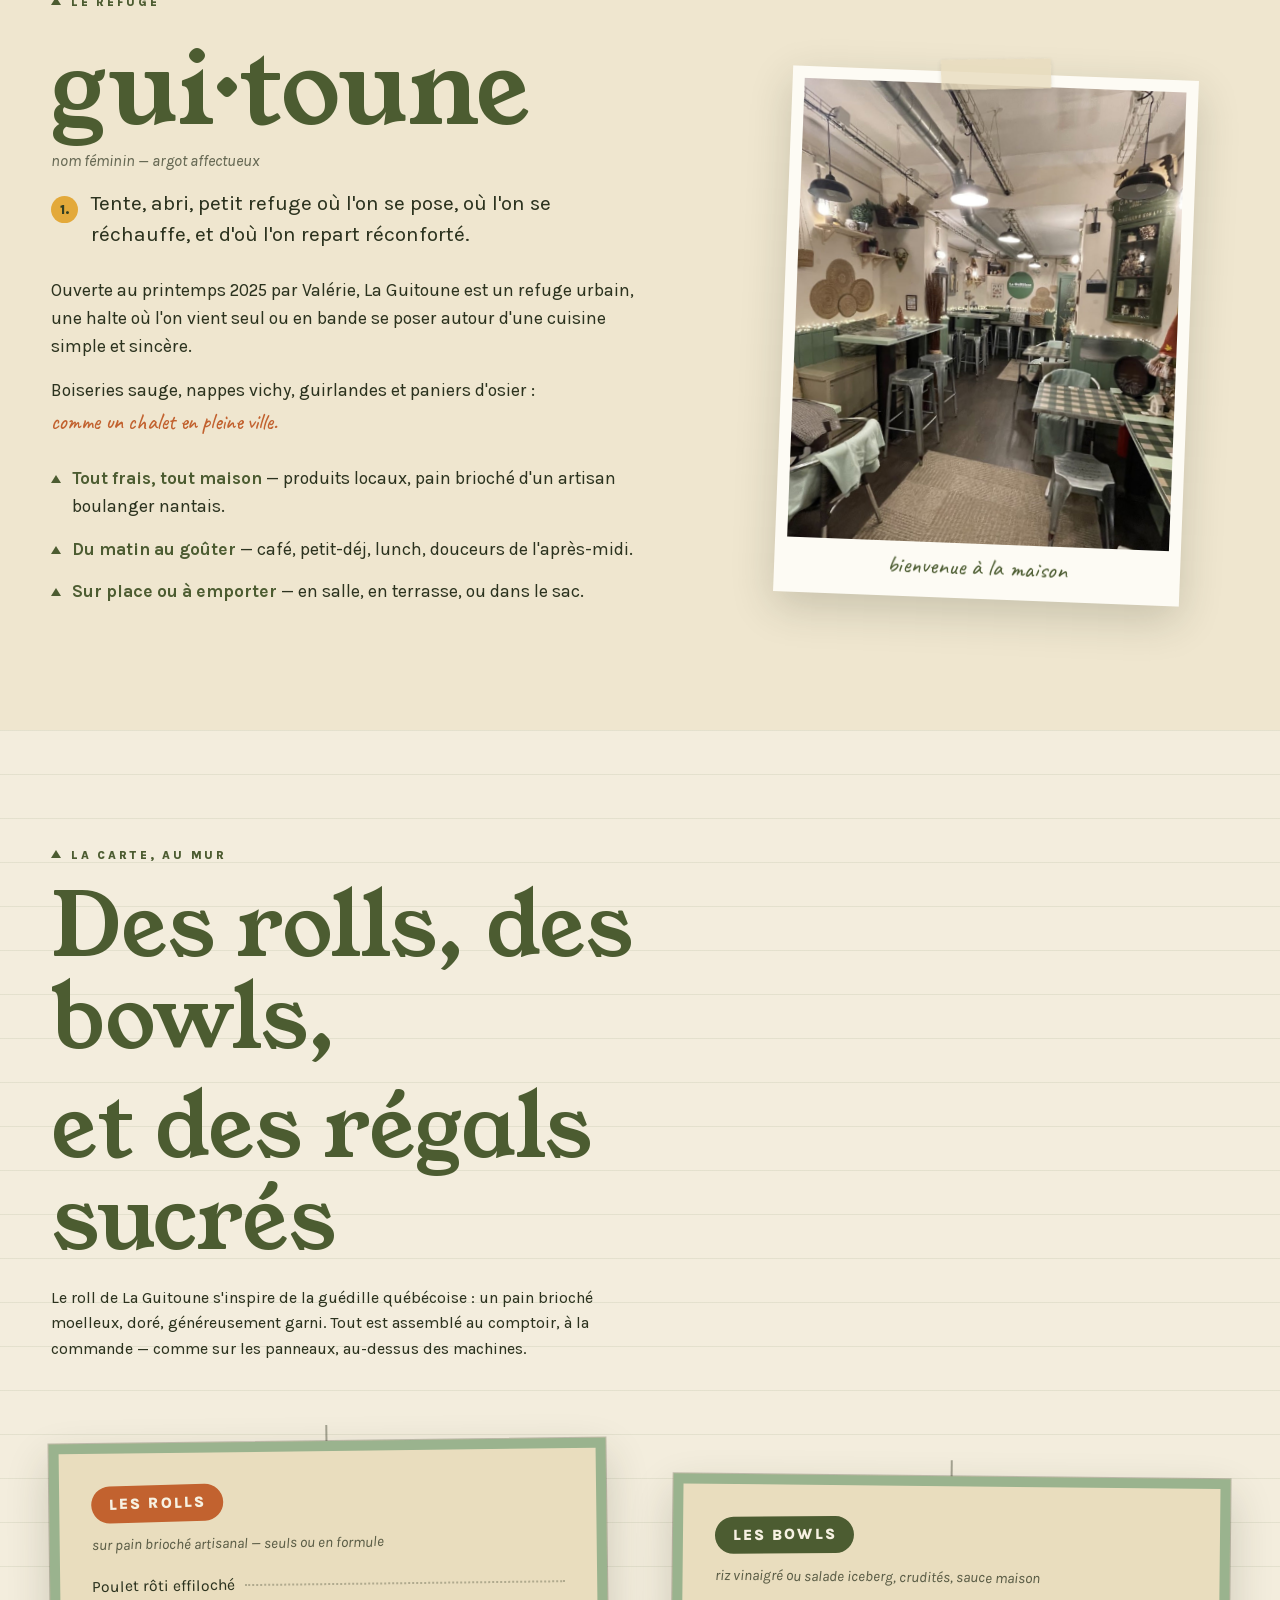
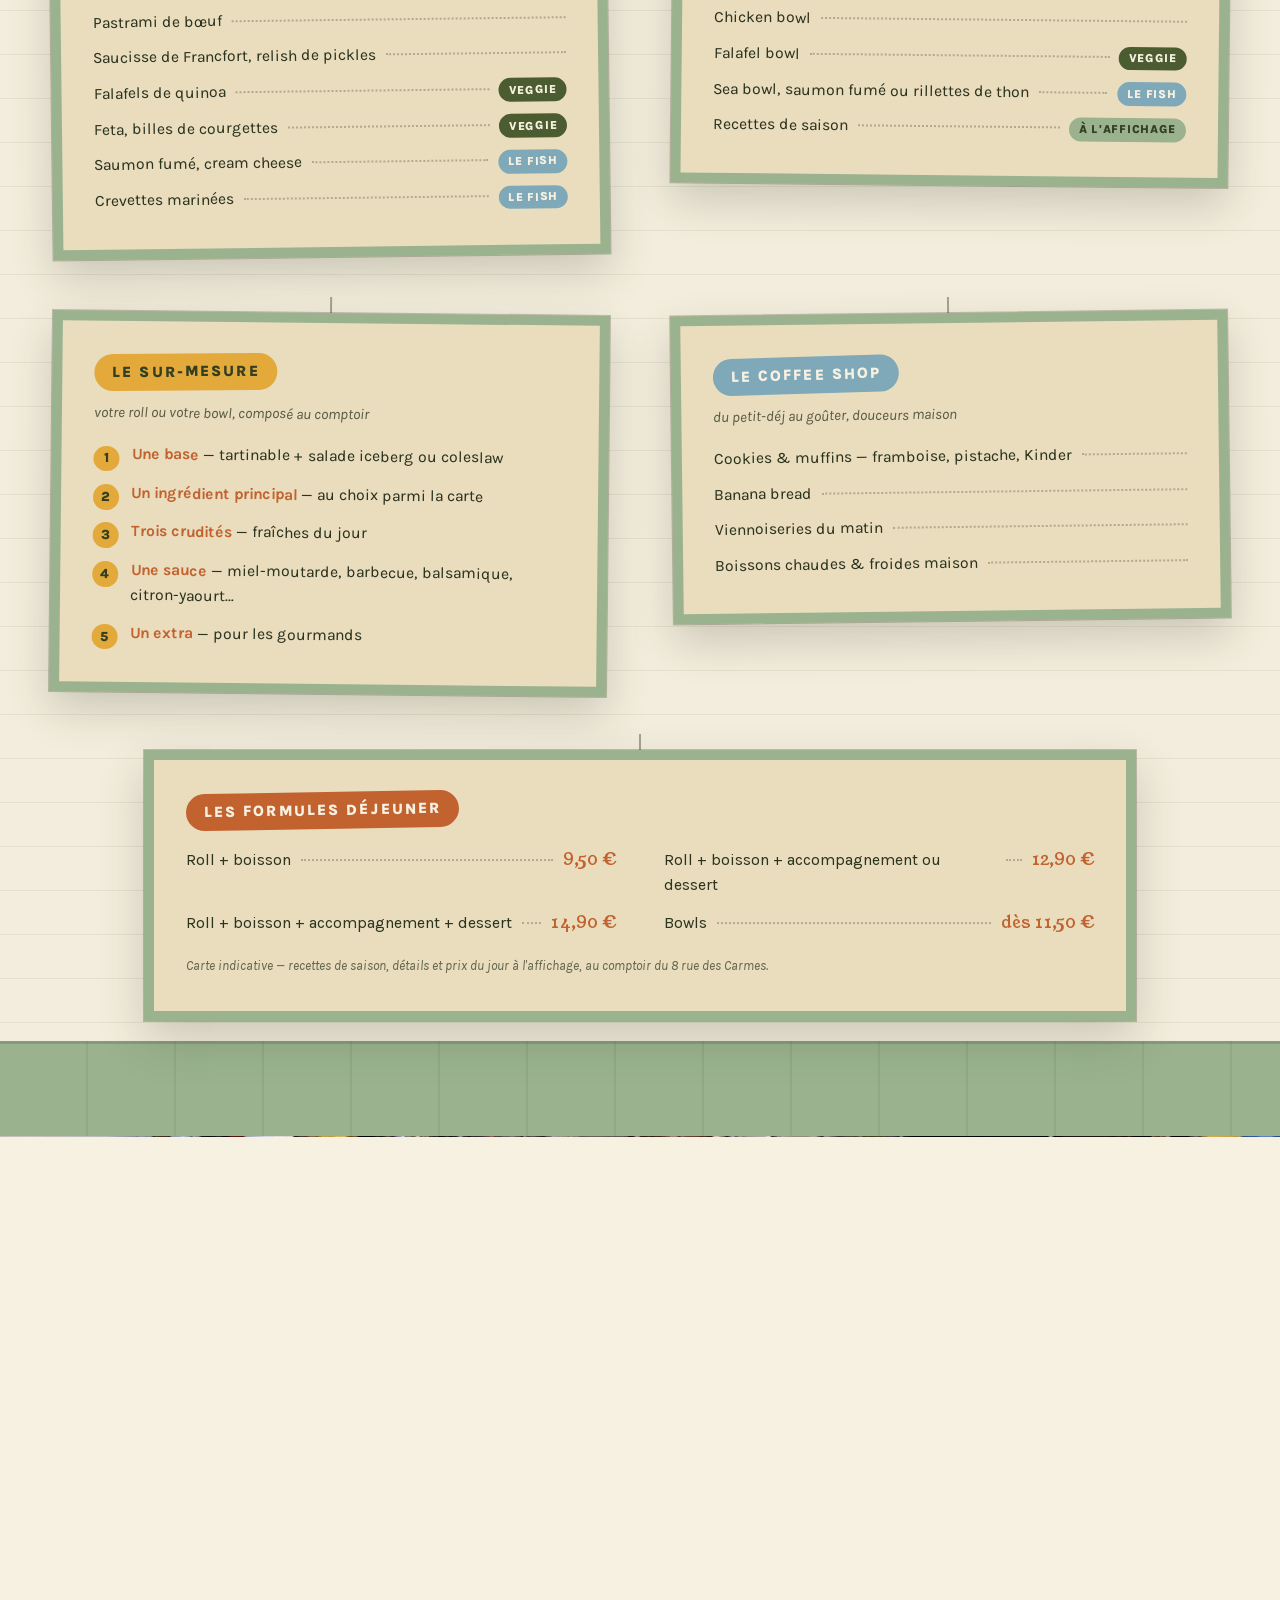
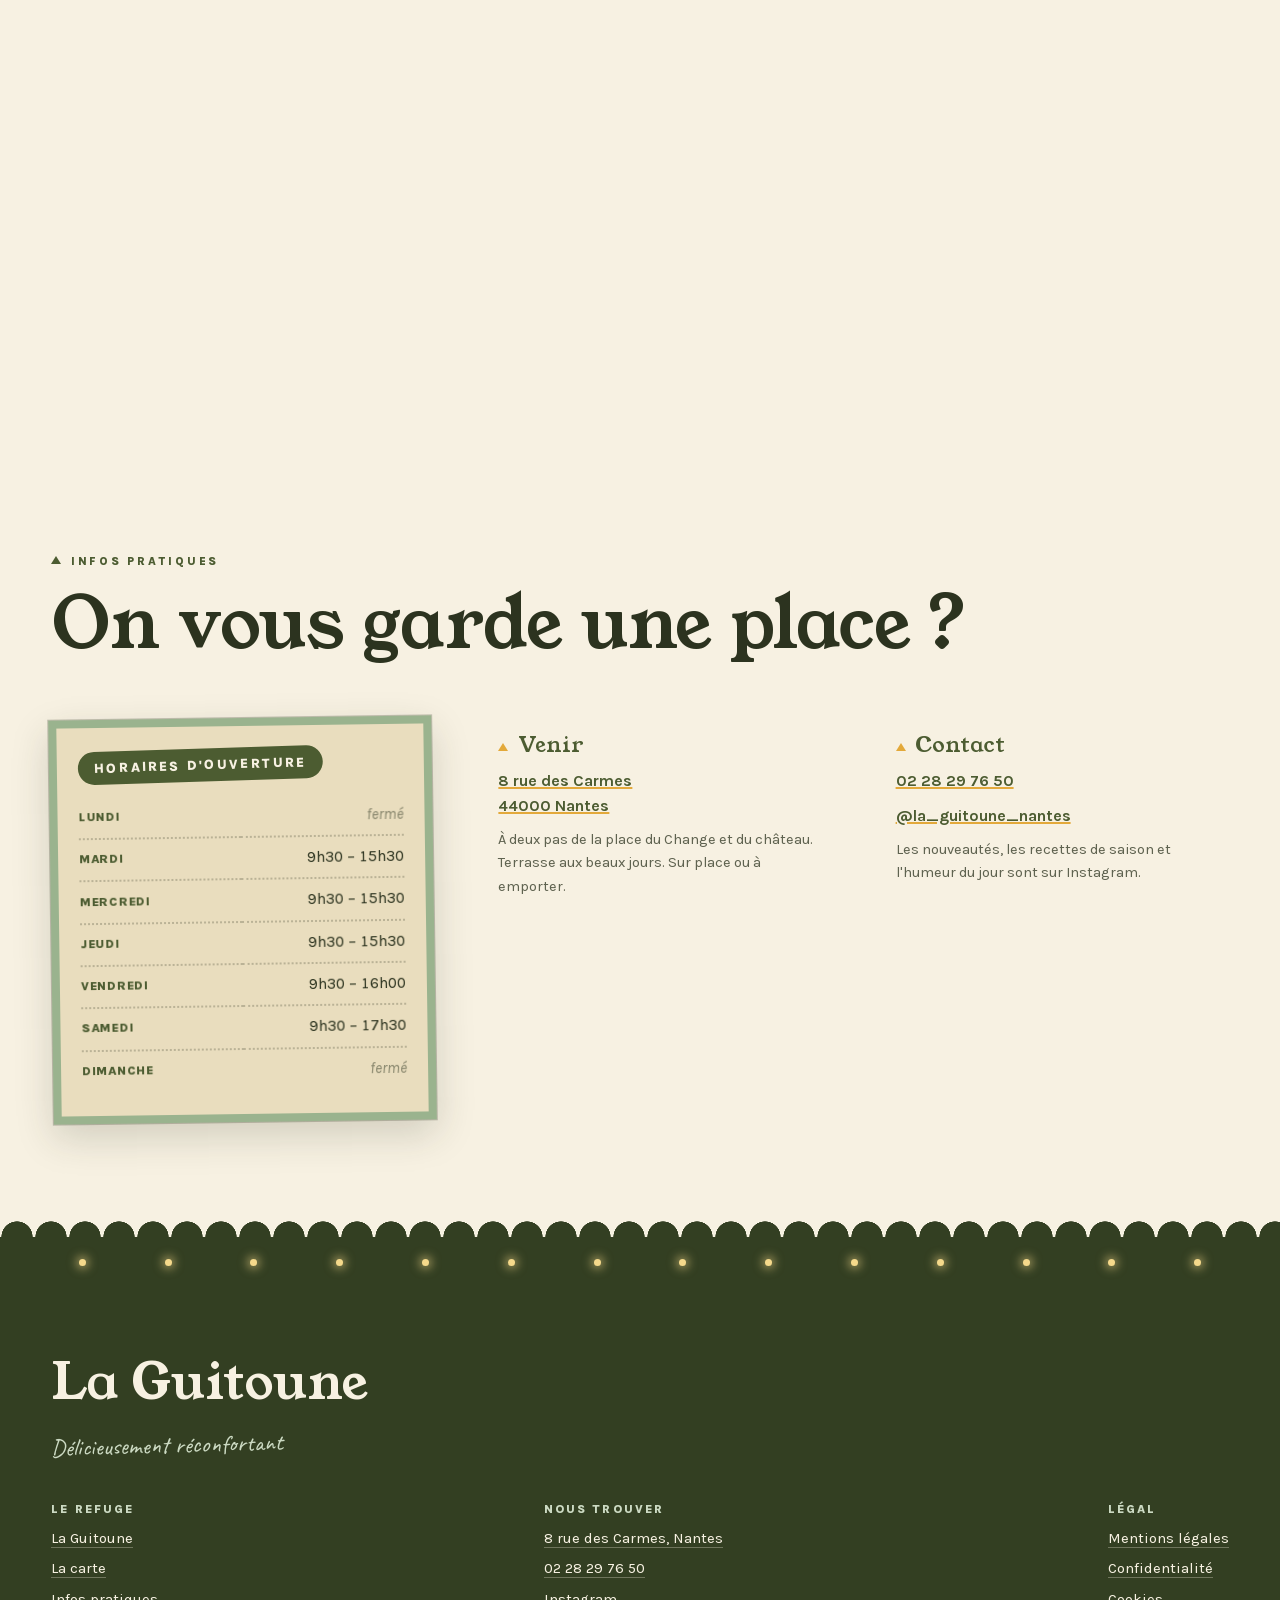
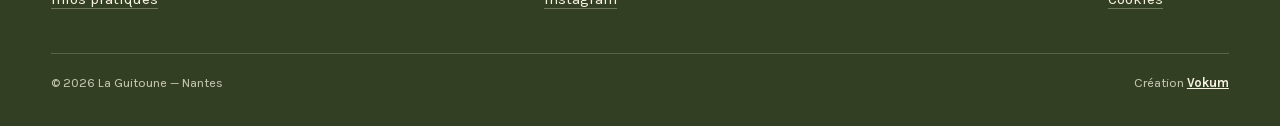
==== commit 628081fe: "Retire la guirlande de fanions Co-Authored-By: Claude Fable 5 <noreply@anthropic.com>" ====
--- a/index.html
+++ b/index.html
@@ -262,9 +262,6 @@
       </div>
     </section>
 
-    <div class="garland" aria-hidden="true">
-      <span class="garland__flag"></span><span class="garland__flag"></span><span class="garland__flag"></span><span class="garland__flag"></span><span class="garland__flag"></span><span class="garland__flag"></span><span class="garland__flag"></span><span class="garland__flag"></span><span class="garland__flag"></span><span class="garland__flag"></span><span class="garland__flag"></span><span class="garland__flag"></span><span class="garland__flag"></span><span class="garland__flag"></span><span class="garland__flag"></span><span class="garland__flag"></span><span class="garland__flag"></span><span class="garland__flag"></span>
-    </div>
   </main>
 
   <!-- ============================ FOOTER ============================ -->
--- a/assets/css/main.css
+++ b/assets/css/main.css
@@ -127,47 +127,6 @@
   letter-spacing: 0.24em;
   text-transform: uppercase;
   color: var(--olive);
-}
-
-/* ---- guirlande de fanions ------------------------------------------------ */
-
-.garland {
-  position: relative;
-  display: flex;
-  justify-content: center;
-  gap: clamp(0.9rem, 3vw, 2.2rem);
-  padding: 0 var(--pad-x);
-  height: 46px;
-  overflow: hidden;
-}
-.garland::before {
-  /* la corde */
-  content: "";
-  position: absolute;
-  top: 7px;
-  left: -2%;
-  right: -2%;
-  height: 12px;
-  border-top: 2px solid rgba(76, 92, 49, 0.45);
-  border-radius: 50%;
-}
-.garland__flag {
-  width: 26px;
-  height: 30px;
-  margin-top: 10px;
-  clip-path: polygon(0 0, 100% 0, 50% 100%);
-  transform-origin: 50% 0;
-  flex: none;
-}
-.garland__flag:nth-child(5n+1) { background: var(--sauge); }
-.garland__flag:nth-child(5n+2) { background: var(--jaune); rotate: 2deg; }
-.garland__flag:nth-child(5n+3) { background: var(--orange); rotate: -1.5deg; }
-.garland__flag:nth-child(5n+4) { background: var(--olive); rotate: 1deg; }
-.garland__flag:nth-child(5n)   { background: var(--ciel); rotate: -2deg; }
-.garland.--on-dark::before { border-top-color: rgba(247, 241, 226, 0.35); }
-
-@media (max-width: 640px) {
-  .garland__flag:nth-child(n+13) { display: none; }
 }
 
 /* ---- header ------------------------------------------------------------- */
@@ -433,12 +392,28 @@
   margin-top: 0.4rem;
 }
 .def__meaning {
-  border-left: 3px solid var(--jaune);
-  padding-left: 1.1rem;
+  /* entrée de dictionnaire : sens numéroté en pastille, pas de filet */
+  display: flex;
+  gap: 0.8rem;
+  align-items: baseline;
   margin-top: 0.9rem;
   max-width: var(--measure);
   font-size: clamp(1.05rem, 2.7vw, 1.3rem);
   line-height: 1.5;
+}
+.def__meaning::before {
+  content: "1.";
+  flex: none;
+  display: grid;
+  place-items: center;
+  width: 1.7rem;
+  height: 1.7rem;
+  border-radius: 50%;
+  background: var(--jaune);
+  color: var(--olive-deep);
+  font-weight: 800;
+  font-size: 0.85rem;
+  translate: 0 0.3em;
 }
 
 .refuge__body {
@@ -512,12 +487,10 @@
 /* ---- la carte : le mur de panneaux --------------------------------------- */
 
 .carte {
-  /* carrelage métro du comptoir */
+  /* rangées du carrelage métro du comptoir — joints horizontaux seulement */
   background-color: #F3EDDD;
-  background-image:
-    linear-gradient(rgba(76, 92, 49, 0.09) 1px, transparent 1px),
-    linear-gradient(90deg, rgba(76, 92, 49, 0.06) 1px, transparent 1px);
-  background-size: 100% 44px, 118px 100%;
+  background-image: linear-gradient(rgba(76, 92, 49, 0.09) 1px, transparent 1px);
+  background-size: 100% 44px;
   position: relative;
 }
 .carte::after {
--- a/assets/css/motion.css
+++ b/assets/css/motion.css
@@ -139,18 +139,6 @@
 }
 
 /* ---- ambiances continues -------------------------------------------------- */
-
-/* fanions : balancement doux, décalé de proche en proche */
-@keyframes v-sway {
-  from { rotate: -2.6deg; }
-  to   { rotate: 2.6deg; }
-}
-html.--js-inview-enabled .garland__flag {
-  animation: v-sway 2.8s var(--ease-io) infinite alternate;
-}
-html.--js-inview-enabled .garland__flag:nth-child(2n) { animation-duration: 3.4s; animation-delay: -1.1s; }
-html.--js-inview-enabled .garland__flag:nth-child(3n) { animation-delay: -2s; }
-html.--js-inview-enabled .garland__flag:nth-child(5n) { animation-duration: 3.1s; animation-delay: -0.6s; }
 
 /* guirlande lumineuse : scintillement discret */
 @keyframes v-twinkle {
